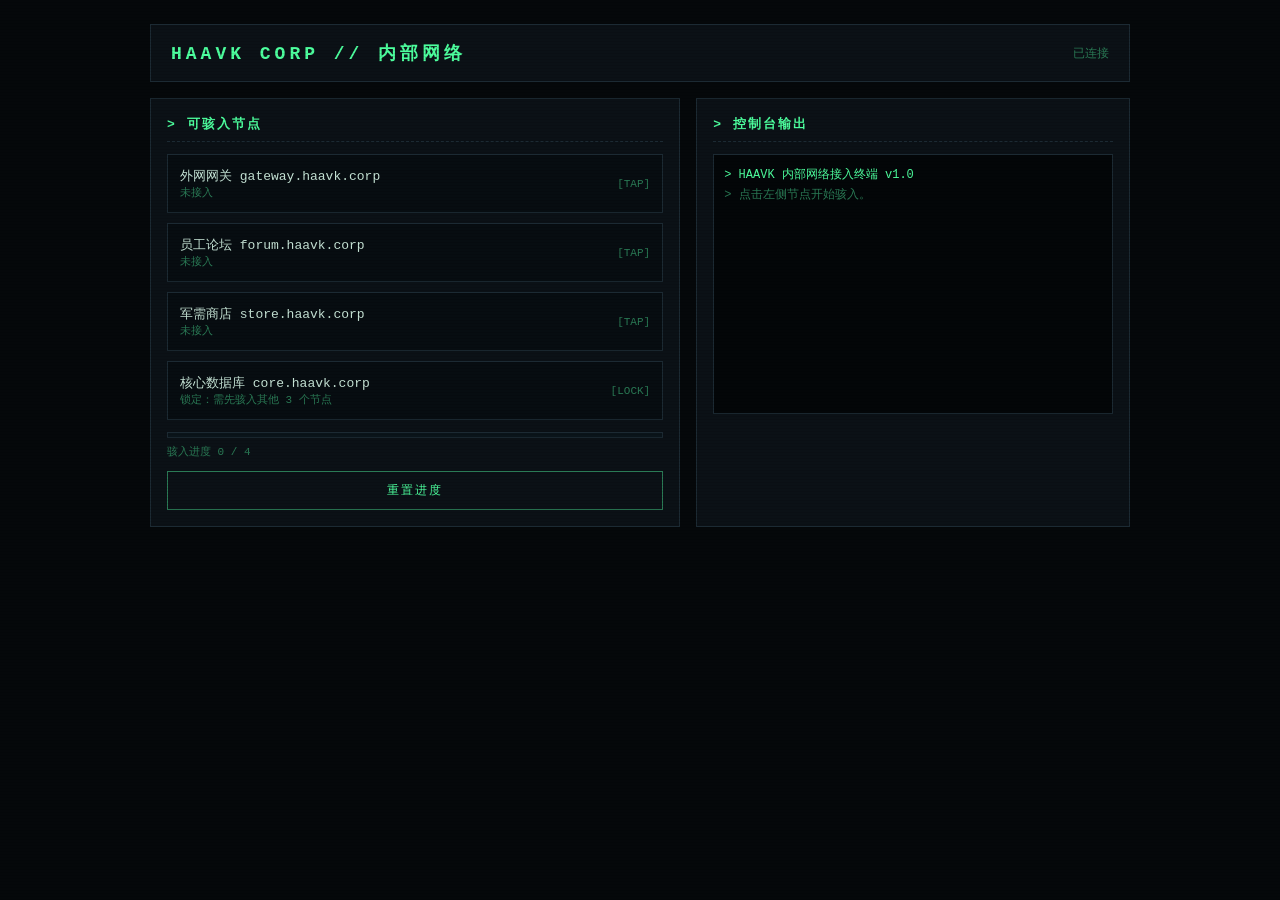
==== index.html @ 2f680ff5 "Rename haavk.html to index.html" ====
<!DOCTYPE html>
<html lang="zh-CN">
<head>
<meta charset="UTF-8">
<meta name="viewport" content="width=device-width, initial-scale=1.0">
<title>HAAVK CORP // 内部网络</title>
<style>
  :root {
    --bg: #05080a;
    --panel: #0b1116;
    --line: #1c2a33;
    --green: #4dff9e;
    --dim: #2a7a55;
    --text: #c8e6d8;
    --warn: #ffb347;
  }
  * { box-sizing: border-box; margin: 0; padding: 0; }
  body {
    background: var(--bg);
    color: var(--text);
    font-family: "Consolas", "Courier New", monospace;
    min-height: 100vh;
    display: flex;
    flex-direction: column;
    align-items: center;
    padding: 24px 16px;
  }
  .scanlines {
    position: fixed; inset: 0; pointer-events: none; z-index: 9;
    background: repeating-linear-gradient(0deg, rgba(0,0,0,.18) 0 1px, transparent 1px 3px);
    opacity: .5;
  }
  header {
    width: 100%; max-width: 980px;
    border: 1px solid var(--line);
    background: var(--panel);
    padding: 16px 20px;
    display: flex; justify-content: space-between; align-items: center;
    margin-bottom: 16px;
  }
  header h1 { font-size: 18px; letter-spacing: 4px; color: var(--green); }
  header .status { font-size: 12px; color: var(--dim); }
  .layout {
    width: 100%; max-width: 980px;
    display: grid; grid-template-columns: 1.1fr .9fr; gap: 16px;
  }
  @media (max-width: 760px) { .layout { grid-template-columns: 1fr; } }
  .panel {
    border: 1px solid var(--line);
    background: var(--panel);
    padding: 16px;
    min-height: 260px;
  }
  .panel h2 {
    font-size: 13px; letter-spacing: 2px; color: var(--green);
    margin-bottom: 12px; border-bottom: 1px dashed var(--line); padding-bottom: 8px;
  }
  .nodes { display: flex; flex-direction: column; gap: 10px; }
  .node {
    border: 1px solid var(--line);
    background: #070d11;
    padding: 12px;
    display: flex; justify-content: space-between; align-items: center;
    cursor: pointer; transition: all .2s;
  }
  .node:hover { border-color: var(--dim); background: #0a141a; }
  .node.hacked { border-color: var(--green); box-shadow: 0 0 12px rgba(77,255,158,.15); }
  .node .name { font-size: 13px; }
  .node .tag { font-size: 11px; color: var(--dim); }
  .node.hacked .tag { color: var(--green); }
  #terminal {
    height: 260px; overflow-y: auto; font-size: 12px; line-height: 1.7;
    background: #030608; border: 1px solid var(--line); padding: 10px;
    white-space: pre-wrap; word-break: break-all;
  }
  #terminal .ok { color: var(--green); }
  #terminal .warn { color: var(--warn); }
  #terminal .dim { color: var(--dim); }
  .progress-wrap { margin-top: 12px; }
  .progress-bar { height: 6px; background: #0a141a; border: 1px solid var(--line); }
  .progress-fill { height: 100%; width: 0%; background: var(--green); transition: width .4s; }
  .progress-label { font-size: 11px; color: var(--dim); margin-top: 6px; }
  .btn {
    margin-top: 12px; width: 100%; padding: 10px;
    background: transparent; border: 1px solid var(--dim); color: var(--green);
    font-family: inherit; font-size: 12px; letter-spacing: 2px; cursor: pointer;
  }
  .btn:hover { background: rgba(77,255,158,.08); }
  .btn:disabled { opacity: .35; cursor: not-allowed; }
  .reward {
    margin-top: 12px; font-size: 12px; color: var(--warn);
    border: 1px dashed var(--line); padding: 10px; display: none;
  }
  .reward.show { display: block; }
</style>
</head>
<body>
<div class="scanlines"></div>

<header>
  <h1>HAAVK CORP // 内部网络</h1>
  <div class="status" id="status">连接中...</div>
</header>

<div class="layout">
  <section class="panel">
    <h2>&gt; 可骇入节点</h2>
    <div class="nodes" id="nodes"></div>
    <div class="progress-wrap">
      <div class="progress-bar"><div class="progress-fill" id="progressFill"></div></div>
      <div class="progress-label" id="progressLabel">骇入进度 0 / 4</div>
    </div>
    <button class="btn" id="resetBtn">重置进度</button>
  </section>

  <section class="panel">
    <h2>&gt; 控制台输出</h2>
    <div id="terminal"></div>
    <div class="reward" id="reward">
      [隐藏奖励] 价格篡改成功，已注入 500,000 哈夫币。
    </div>
  </section>
</div>

<script>
  const NODES = [
    { id: "gateway", name: "外网网关 gateway.haavk.corp", tag: "未接入", hacked: false },
    { id: "forum",   name: "员工论坛 forum.haavk.corp",   tag: "未接入", hacked: false },
    { id: "store",   name: "军需商店 store.haavk.corp",   tag: "未接入", hacked: false },
    { id: "core",    name: "核心数据库 core.haavk.corp",  tag: "锁定",   hacked: false },
  ];

  const STORAGE_KEY = "haavk_hack_progress";
  const terminal = document.getElementById("terminal");
  const nodesEl = document.getElementById("nodes");
  const progressFill = document.getElementById("progressFill");
  const progressLabel = document.getElementById("progressLabel");
  const statusEl = document.getElementById("status");
  const rewardEl = document.getElementById("reward");
  const resetBtn = document.getElementById("resetBtn");

  let state = loadState();

  function loadState() {
    try {
      const raw = localStorage.getItem(STORAGE_KEY);
      if (raw) return JSON.parse(raw);
    } catch (e) {}
    return { hacked: [], reward: false };
  }

  function saveState() {
    localStorage.setItem(STORAGE_KEY, JSON.stringify(state));
  }

  function log(msg, cls = "") {
    const line = document.createElement("div");
    if (cls) line.className = cls;
    line.textContent = msg;
    terminal.appendChild(line);
    terminal.scrollTop = terminal.scrollHeight;
  }

  function render() {
    nodesEl.innerHTML = "";
    NODES.forEach((node, i) => {
      const hacked = state.hacked.includes(node.id);
      const locked = node.id === "core" && state.hacked.length < 3;
      const div = document.createElement("div");
      div.className = "node" + (hacked ? " hacked" : "");
      div.innerHTML = `
        <div>
          <div class="name">${node.name}</div>
          <div class="tag">${hacked ? "已骇入" : locked ? "锁定：需先骇入其他 3 个节点" : node.tag}</div>
        </div>
        <div class="tag">${hacked ? "[OK]" : locked ? "[LOCK]" : "[TAP]"}</div>
      `;
      if (!hacked && !locked) {
        div.addEventListener("click", () => hackNode(node));
      }
      nodesEl.appendChild(div);
    });

    const pct = (state.hacked.length / NODES.length) * 100;
    progressFill.style.width = pct + "%";
    progressLabel.textContent = `骇入进度 ${state.hacked.length} / ${NODES.length}`;
    statusEl.textContent = state.hacked.length === NODES.length ? "完全控制" : "已连接";
    rewardEl.classList.toggle("show", state.reward);
  }

  function hackNode(node) {
    if (state.hacked.includes(node.id)) return;
    log(`> 正在连接 ${node.name} ...`, "dim");
    setTimeout(() => {
      state.hacked.push(node.id);
      log(`[OK] ${node.name} 骇入成功`, "ok");

      if (node.id === "store") {
        log("[WARN] 检测到价格字段可写，正在篡改图灵砖价格...", "warn");
        state.reward = true;
        log("[OK] 价格篡改完成，隐藏奖励已注入。", "ok");
      }
      if (node.id === "core") {
        log("[OK] 核心数据库已接管，全部节点控制完成。", "ok");
      }
      saveState();
      render();
    }, 600);
  }

  resetBtn.addEventListener("click", () => {
    state = { hacked: [], reward: false };
    saveState();
    terminal.innerHTML = "";
    log("> 进度已重置。", "dim");
    render();
  });

  log("> HAAVK 内部网络接入终端 v1.0", "ok");
  log("> 点击左侧节点开始骇入。", "dim");
  render();
</script>
</body>
</html>
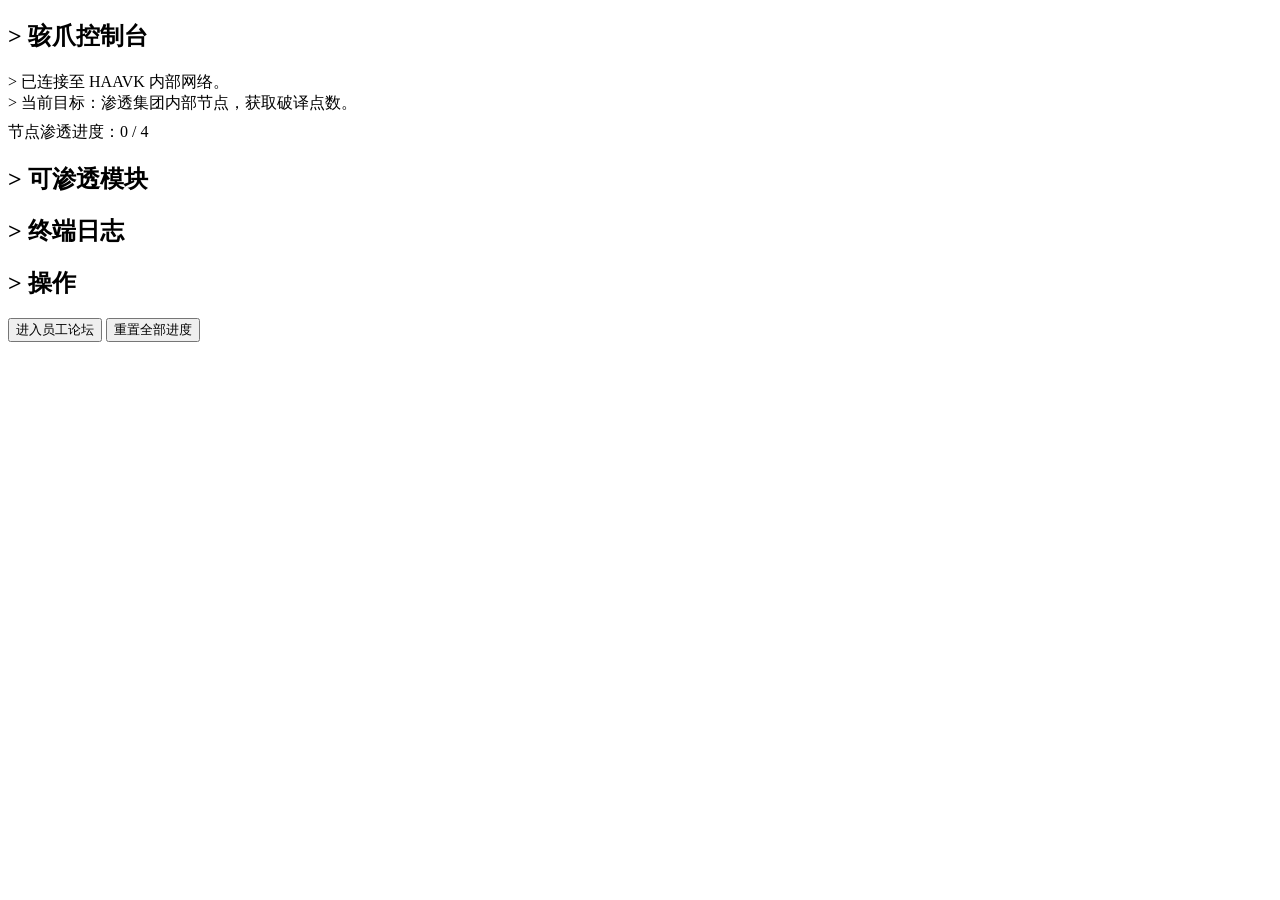
==== commit 8d3731a5: "Update index.html" ====
--- a/index.html
+++ b/index.html
@@ -3,221 +3,102 @@
 <head>
 <meta charset="UTF-8">
 <meta name="viewport" content="width=device-width, initial-scale=1.0">
-<title>HAAVK CORP // 内部网络</title>
-<style>
-  :root {
-    --bg: #05080a;
-    --panel: #0b1116;
-    --line: #1c2a33;
-    --green: #4dff9e;
-    --dim: #2a7a55;
-    --text: #c8e6d8;
-    --warn: #ffb347;
-  }
-  * { box-sizing: border-box; margin: 0; padding: 0; }
-  body {
-    background: var(--bg);
-    color: var(--text);
-    font-family: "Consolas", "Courier New", monospace;
-    min-height: 100vh;
-    display: flex;
-    flex-direction: column;
-    align-items: center;
-    padding: 24px 16px;
-  }
-  .scanlines {
-    position: fixed; inset: 0; pointer-events: none; z-index: 9;
-    background: repeating-linear-gradient(0deg, rgba(0,0,0,.18) 0 1px, transparent 1px 3px);
-    opacity: .5;
-  }
-  header {
-    width: 100%; max-width: 980px;
-    border: 1px solid var(--line);
-    background: var(--panel);
-    padding: 16px 20px;
-    display: flex; justify-content: space-between; align-items: center;
-    margin-bottom: 16px;
-  }
-  header h1 { font-size: 18px; letter-spacing: 4px; color: var(--green); }
-  header .status { font-size: 12px; color: var(--dim); }
-  .layout {
-    width: 100%; max-width: 980px;
-    display: grid; grid-template-columns: 1.1fr .9fr; gap: 16px;
-  }
-  @media (max-width: 760px) { .layout { grid-template-columns: 1fr; } }
-  .panel {
-    border: 1px solid var(--line);
-    background: var(--panel);
-    padding: 16px;
-    min-height: 260px;
-  }
-  .panel h2 {
-    font-size: 13px; letter-spacing: 2px; color: var(--green);
-    margin-bottom: 12px; border-bottom: 1px dashed var(--line); padding-bottom: 8px;
-  }
-  .nodes { display: flex; flex-direction: column; gap: 10px; }
-  .node {
-    border: 1px solid var(--line);
-    background: #070d11;
-    padding: 12px;
-    display: flex; justify-content: space-between; align-items: center;
-    cursor: pointer; transition: all .2s;
-  }
-  .node:hover { border-color: var(--dim); background: #0a141a; }
-  .node.hacked { border-color: var(--green); box-shadow: 0 0 12px rgba(77,255,158,.15); }
-  .node .name { font-size: 13px; }
-  .node .tag { font-size: 11px; color: var(--dim); }
-  .node.hacked .tag { color: var(--green); }
-  #terminal {
-    height: 260px; overflow-y: auto; font-size: 12px; line-height: 1.7;
-    background: #030608; border: 1px solid var(--line); padding: 10px;
-    white-space: pre-wrap; word-break: break-all;
-  }
-  #terminal .ok { color: var(--green); }
-  #terminal .warn { color: var(--warn); }
-  #terminal .dim { color: var(--dim); }
-  .progress-wrap { margin-top: 12px; }
-  .progress-bar { height: 6px; background: #0a141a; border: 1px solid var(--line); }
-  .progress-fill { height: 100%; width: 0%; background: var(--green); transition: width .4s; }
-  .progress-label { font-size: 11px; color: var(--dim); margin-top: 6px; }
-  .btn {
-    margin-top: 12px; width: 100%; padding: 10px;
-    background: transparent; border: 1px solid var(--dim); color: var(--green);
-    font-family: inherit; font-size: 12px; letter-spacing: 2px; cursor: pointer;
-  }
-  .btn:hover { background: rgba(77,255,158,.08); }
-  .btn:disabled { opacity: .35; cursor: not-allowed; }
-  .reward {
-    margin-top: 12px; font-size: 12px; color: var(--warn);
-    border: 1px dashed var(--line); padding: 10px; display: none;
-  }
-  .reward.show { display: block; }
-</style>
+<title>HAAVK CORP // 控制台</title>
+<link rel="stylesheet" href="css/style.css">
 </head>
 <body>
-<div class="scanlines"></div>
+<div class="container">
+  <div class="panel">
+    <h2>&gt; 骇爪控制台</h2>
+    <div class="log">
+      <div>> 已连接至 HAAVK 内部网络。</div>
+      <div>> 当前目标：渗透集团内部节点，获取破译点数。</div>
+    </div>
+    <div class="progress-bar"><div class="progress-fill" id="progressFill"></div></div>
+    <div class="log" id="progressLabel" style="margin-top:8px;">节点渗透进度：0 / 4</div>
+  </div>
 
-<header>
-  <h1>HAAVK CORP // 内部网络</h1>
-  <div class="status" id="status">连接中...</div>
-</header>
+  <div class="panel">
+    <h2>&gt; 可渗透模块</h2>
+    <div class="grid-2" id="moduleGrid"></div>
+  </div>
 
-<div class="layout">
-  <section class="panel">
-    <h2>&gt; 可骇入节点</h2>
-    <div class="nodes" id="nodes"></div>
-    <div class="progress-wrap">
-      <div class="progress-bar"><div class="progress-fill" id="progressFill"></div></div>
-      <div class="progress-label" id="progressLabel">骇入进度 0 / 4</div>
+  <div class="grid-2">
+    <div class="panel">
+      <h2>&gt; 终端日志</h2>
+      <div class="terminal" id="terminal"></div>
     </div>
-    <button class="btn" id="resetBtn">重置进度</button>
-  </section>
-
-  <section class="panel">
-    <h2>&gt; 控制台输出</h2>
-    <div id="terminal"></div>
-    <div class="reward" id="reward">
-      [隐藏奖励] 价格篡改成功，已注入 500,000 哈夫币。
+    <div class="panel">
+      <h2>&gt; 操作</h2>
+      <div class="log" id="hintBox"></div>
+      <div class="btn-row" style="margin-top:16px;">
+        <button class="btn" id="toForumBtn">进入员工论坛</button>
+        <button class="btn warn" id="resetBtn">重置全部进度</button>
+      </div>
     </div>
-  </section>
+  </div>
 </div>
 
+<script src="js/shared.js"></script>
 <script>
-  const NODES = [
-    { id: "gateway", name: "外网网关 gateway.haavk.corp", tag: "未接入", hacked: false },
-    { id: "forum",   name: "员工论坛 forum.haavk.corp",   tag: "未接入", hacked: false },
-    { id: "store",   name: "军需商店 store.haavk.corp",   tag: "未接入", hacked: false },
-    { id: "core",    name: "核心数据库 core.haavk.corp",  tag: "锁定",   hacked: false },
-  ];
+  injectTopbar("index");
 
-  const STORAGE_KEY = "haavk_hack_progress";
   const terminal = document.getElementById("terminal");
-  const nodesEl = document.getElementById("nodes");
-  const progressFill = document.getElementById("progressFill");
-  const progressLabel = document.getElementById("progressLabel");
-  const statusEl = document.getElementById("status");
-  const rewardEl = document.getElementById("reward");
-  const resetBtn = document.getElementById("resetBtn");
+  const fill = document.getElementById("progressFill");
+  const label = document.getElementById("progressLabel");
+  const grid = document.getElementById("moduleGrid");
+  const hintBox = document.getElementById("hintBox");
 
-  let state = loadState();
+  function render() {
+    const cur = loadProgress();
+    const pct = (cur.hacked.length / NODES.length) * 100;
+    fill.style.width = pct + "%";
+    label.textContent = `节点渗透进度：${cur.hacked.length} / ${NODES.length}`;
 
-  function loadState() {
-    try {
-      const raw = localStorage.getItem(STORAGE_KEY);
-      if (raw) return JSON.parse(raw);
-    } catch (e) {}
-    return { hacked: [], reward: false };
+    grid.innerHTML = "";
+    NODES.forEach(node => {
+      const hacked = isHacked(cur, node.id);
+      const card = document.createElement("div");
+      card.className = "card" + (hacked ? "" : " locked");
+      card.innerHTML = `
+        <h3>${node.name} ${hacked ? '<span class="tag ok">已渗透</span>' : '<span class="tag">未渗透</span>'}</h3>
+        <p>${hacked ? "该节点已被接管，可随时访问。" : "尚未完成渗透，进入该模块继续操作。"}</p>
+      `;
+      card.style.cursor = "pointer";
+      card.onclick = () => { location.href = node.page; };
+      grid.appendChild(card);
+    });
+
+    terminal.innerHTML = "";
+    addLog(terminal, "> HAAVK 内部网络接入终端 v2.0", "ok");
+    addLog(terminal, "> 破译点数：" + cur.decodePoints);
+    cur.hacked.forEach(id => {
+      const node = NODES.find(n => n.id === id);
+      if (node) addLog(terminal, `[OK] ${node.name} 节点已接管。`, "ok");
+    });
+    if (cur.clues.length > 0) addLog(terminal, `[OK] 已提交 ${cur.clues.length} 条寻人线索。`, "ok");
+    if (cur.priceChanged) addLog(terminal, "[WARN] 解决方案价格已被篡改。", "warn");
+
+    if (cur.hacked.length === 0) {
+      hintBox.innerHTML = '<span class="warn">提示：先进入员工论坛回复帖子获取破译点。</span>';
+    } else if (!isHacked(cur, "forum")) {
+      hintBox.innerHTML = '提示：继续在员工论坛积累破译点并骇入论坛节点。';
+    } else if (!isHacked(cur, "about")) {
+      hintBox.innerHTML = '提示：前往“关于我们”执行主站骇入。';
+    } else if (cur.clues.length < 2) {
+      hintBox.innerHTML = '提示：前往“寻人启事”提交线索。';
+    } else if (!cur.priceChanged) {
+      hintBox.innerHTML = '提示：前往“解决方案”篡改商品价格。';
+    } else {
+      hintBox.innerHTML = '<span class="ok">全部渗透完成。你已完全控制 HAAVK 内部网络。</span>';
+    }
   }
 
-  function saveState() {
-    localStorage.setItem(STORAGE_KEY, JSON.stringify(state));
-  }
+  document.getElementById("toForumBtn").onclick = () => { location.href = "pages/forum.html"; };
+  document.getElementById("resetBtn").onclick = () => {
+    if (confirm("确定要重置全部进度吗？")) resetProgress();
+  };
 
-  function log(msg, cls = "") {
-    const line = document.createElement("div");
-    if (cls) line.className = cls;
-    line.textContent = msg;
-    terminal.appendChild(line);
-    terminal.scrollTop = terminal.scrollHeight;
-  }
-
-  function render() {
-    nodesEl.innerHTML = "";
-    NODES.forEach((node, i) => {
-      const hacked = state.hacked.includes(node.id);
-      const locked = node.id === "core" && state.hacked.length < 3;
-      const div = document.createElement("div");
-      div.className = "node" + (hacked ? " hacked" : "");
-      div.innerHTML = `
-        <div>
-          <div class="name">${node.name}</div>
-          <div class="tag">${hacked ? "已骇入" : locked ? "锁定：需先骇入其他 3 个节点" : node.tag}</div>
-        </div>
-        <div class="tag">${hacked ? "[OK]" : locked ? "[LOCK]" : "[TAP]"}</div>
-      `;
-      if (!hacked && !locked) {
-        div.addEventListener("click", () => hackNode(node));
-      }
-      nodesEl.appendChild(div);
-    });
-
-    const pct = (state.hacked.length / NODES.length) * 100;
-    progressFill.style.width = pct + "%";
-    progressLabel.textContent = `骇入进度 ${state.hacked.length} / ${NODES.length}`;
-    statusEl.textContent = state.hacked.length === NODES.length ? "完全控制" : "已连接";
-    rewardEl.classList.toggle("show", state.reward);
-  }
-
-  function hackNode(node) {
-    if (state.hacked.includes(node.id)) return;
-    log(`> 正在连接 ${node.name} ...`, "dim");
-    setTimeout(() => {
-      state.hacked.push(node.id);
-      log(`[OK] ${node.name} 骇入成功`, "ok");
-
-      if (node.id === "store") {
-        log("[WARN] 检测到价格字段可写，正在篡改图灵砖价格...", "warn");
-        state.reward = true;
-        log("[OK] 价格篡改完成，隐藏奖励已注入。", "ok");
-      }
-      if (node.id === "core") {
-        log("[OK] 核心数据库已接管，全部节点控制完成。", "ok");
-      }
-      saveState();
-      render();
-    }, 600);
-  }
-
-  resetBtn.addEventListener("click", () => {
-    state = { hacked: [], reward: false };
-    saveState();
-    terminal.innerHTML = "";
-    log("> 进度已重置。", "dim");
-    render();
-  });
-
-  log("> HAAVK 内部网络接入终端 v1.0", "ok");
-  log("> 点击左侧节点开始骇入。", "dim");
   render();
 </script>
 </body>
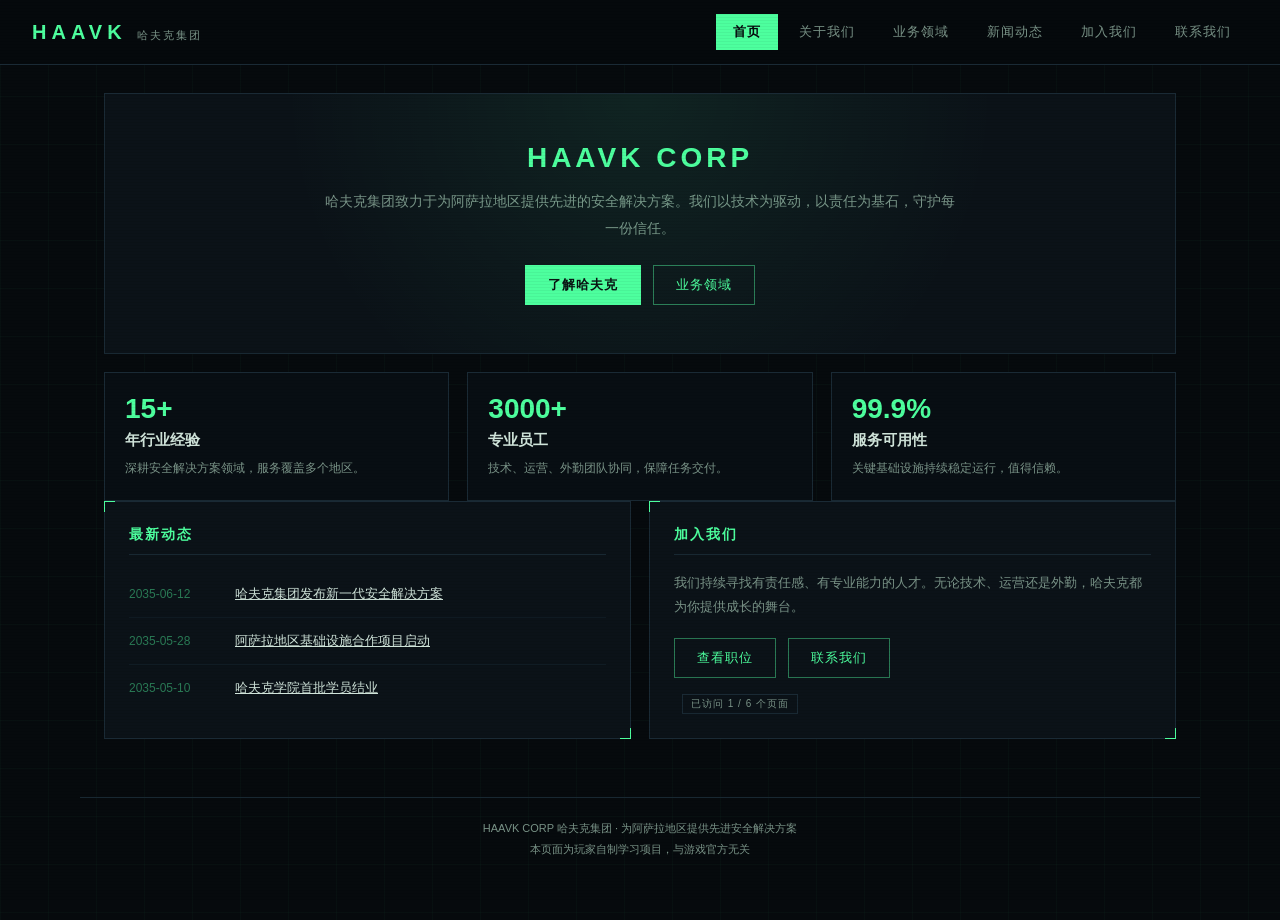
==== commit 9335ead7: "Update index.html" ====
--- a/index.html
+++ b/index.html
@@ -3,103 +3,62 @@
 <head>
 <meta charset="UTF-8">
 <meta name="viewport" content="width=device-width, initial-scale=1.0">
-<title>HAAVK CORP // 控制台</title>
+<title>HAAVK CORP // 哈夫克集团</title>
 <link rel="stylesheet" href="css/style.css">
 </head>
 <body>
 <div class="container">
-  <div class="panel">
-    <h2>&gt; 骇爪控制台</h2>
-    <div class="log">
-      <div>> 已连接至 HAAVK 内部网络。</div>
-      <div>> 当前目标：渗透集团内部节点，获取破译点数。</div>
+  <div class="hero">
+    <h1>HAAVK CORP</h1>
+    <p>哈夫克集团致力于为阿萨拉地区提供先进的安全解决方案。我们以技术为驱动，以责任为基石，守护每一份信任。</p>
+    <div class="btn-row" style="justify-content:center; margin-top:24px;">
+      <a class="btn primary" href="pages/about.html">了解哈夫克</a>
+      <a class="btn" href="pages/business.html">业务领域</a>
     </div>
-    <div class="progress-bar"><div class="progress-fill" id="progressFill"></div></div>
-    <div class="log" id="progressLabel" style="margin-top:8px;">节点渗透进度：0 / 4</div>
   </div>
 
-  <div class="panel">
-    <h2>&gt; 可渗透模块</h2>
-    <div class="grid-2" id="moduleGrid"></div>
+  <div class="grid-3">
+    <div class="card">
+      <div class="num">15+</div>
+      <h3>年行业经验</h3>
+      <p>深耕安全解决方案领域，服务覆盖多个地区。</p>
+    </div>
+    <div class="card">
+      <div class="num">3000+</div>
+      <h3>专业员工</h3>
+      <p>技术、运营、外勤团队协同，保障任务交付。</p>
+    </div>
+    <div class="card">
+      <div class="num">99.9%</div>
+      <h3>服务可用性</h3>
+      <p>关键基础设施持续稳定运行，值得信赖。</p>
+    </div>
   </div>
 
   <div class="grid-2">
     <div class="panel">
-      <h2>&gt; 终端日志</h2>
-      <div class="terminal" id="terminal"></div>
+      <h2>最新动态</h2>
+      <div class="news-item"><span class="date">2035-06-12</span><a class="title" href="pages/news.html">哈夫克集团发布新一代安全解决方案</a></div>
+      <div class="news-item"><span class="date">2035-05-28</span><a class="title" href="pages/news.html">阿萨拉地区基础设施合作项目启动</a></div>
+      <div class="news-item"><span class="date">2035-05-10</span><a class="title" href="pages/news.html">哈夫克学院首批学员结业</a></div>
     </div>
     <div class="panel">
-      <h2>&gt; 操作</h2>
-      <div class="log" id="hintBox"></div>
-      <div class="btn-row" style="margin-top:16px;">
-        <button class="btn" id="toForumBtn">进入员工论坛</button>
-        <button class="btn warn" id="resetBtn">重置全部进度</button>
+      <h2>加入我们</h2>
+      <p>我们持续寻找有责任感、有专业能力的人才。无论技术、运营还是外勤，哈夫克都为你提供成长的舞台。</p>
+      <div class="btn-row" style="margin-top:18px;">
+        <a class="btn" href="pages/careers.html">查看职位</a>
+        <a class="btn" href="pages/contact.html">联系我们</a>
       </div>
+      <div class="tag" id="visitedBadge" style="margin-top:16px;"></div>
     </div>
   </div>
 </div>
 
-<script src="js/shared.js"></script>
+<script src="js/shared.js?v=3"></script>
 <script>
   injectTopbar("index");
-
-  const terminal = document.getElementById("terminal");
-  const fill = document.getElementById("progressFill");
-  const label = document.getElementById("progressLabel");
-  const grid = document.getElementById("moduleGrid");
-  const hintBox = document.getElementById("hintBox");
-
-  function render() {
-    const cur = loadProgress();
-    const pct = (cur.hacked.length / NODES.length) * 100;
-    fill.style.width = pct + "%";
-    label.textContent = `节点渗透进度：${cur.hacked.length} / ${NODES.length}`;
-
-    grid.innerHTML = "";
-    NODES.forEach(node => {
-      const hacked = isHacked(cur, node.id);
-      const card = document.createElement("div");
-      card.className = "card" + (hacked ? "" : " locked");
-      card.innerHTML = `
-        <h3>${node.name} ${hacked ? '<span class="tag ok">已渗透</span>' : '<span class="tag">未渗透</span>'}</h3>
-        <p>${hacked ? "该节点已被接管，可随时访问。" : "尚未完成渗透，进入该模块继续操作。"}</p>
-      `;
-      card.style.cursor = "pointer";
-      card.onclick = () => { location.href = node.page; };
-      grid.appendChild(card);
-    });
-
-    terminal.innerHTML = "";
-    addLog(terminal, "> HAAVK 内部网络接入终端 v2.0", "ok");
-    addLog(terminal, "> 破译点数：" + cur.decodePoints);
-    cur.hacked.forEach(id => {
-      const node = NODES.find(n => n.id === id);
-      if (node) addLog(terminal, `[OK] ${node.name} 节点已接管。`, "ok");
-    });
-    if (cur.clues.length > 0) addLog(terminal, `[OK] 已提交 ${cur.clues.length} 条寻人线索。`, "ok");
-    if (cur.priceChanged) addLog(terminal, "[WARN] 解决方案价格已被篡改。", "warn");
-
-    if (cur.hacked.length === 0) {
-      hintBox.innerHTML = '<span class="warn">提示：先进入员工论坛回复帖子获取破译点。</span>';
-    } else if (!isHacked(cur, "forum")) {
-      hintBox.innerHTML = '提示：继续在员工论坛积累破译点并骇入论坛节点。';
-    } else if (!isHacked(cur, "about")) {
-      hintBox.innerHTML = '提示：前往“关于我们”执行主站骇入。';
-    } else if (cur.clues.length < 2) {
-      hintBox.innerHTML = '提示：前往“寻人启事”提交线索。';
-    } else if (!cur.priceChanged) {
-      hintBox.innerHTML = '提示：前往“解决方案”篡改商品价格。';
-    } else {
-      hintBox.innerHTML = '<span class="ok">全部渗透完成。你已完全控制 HAAVK 内部网络。</span>';
-    }
-  }
-
-  document.getElementById("toForumBtn").onclick = () => { location.href = "pages/forum.html"; };
-  document.getElementById("resetBtn").onclick = () => {
-    if (confirm("确定要重置全部进度吗？")) resetProgress();
-  };
-
-  render();
+  addVisited("index");
+  renderVisitedBadge(document.getElementById("visitedBadge"));
 </script>
 </body>
 </html>
--- a/css/style.css
+++ b/css/style.css
@@ -0,0 +1,131 @@
+:root {
+  --bg: #060a0d; --panel: #0b1218; --panel-2: #080e13;
+  --line: #1a2a35; --line-2: #101c24;
+  --accent: #4dff9e; --accent-dim: #2a7a55;
+  --text: #d0e4da; --dim: #7a9488;
+  --warn: #ffb347; --red: #ff5c5c;
+}
+* { box-sizing: border-box; margin: 0; padding: 0; }
+body {
+  background: var(--bg); color: var(--text);
+  font-family: "Segoe UI", "PingFang SC", "Microsoft YaHei", sans-serif;
+  min-height: 100vh; padding-bottom: 60px;
+  background-image:
+    linear-gradient(rgba(77,255,158,.025) 1px, transparent 1px),
+    linear-gradient(90deg, rgba(77,255,158,.025) 1px, transparent 1px);
+  background-size: 48px 48px;
+}
+.scanlines {
+  position: fixed; inset: 0; pointer-events: none; z-index: 99;
+  background: repeating-linear-gradient(0deg, rgba(0,0,0,.12) 0 1px, transparent 1px 3px);
+  opacity: .35;
+}
+.topbar {
+  position: sticky; top: 0; z-index: 50;
+  background: rgba(6,10,13,.94); backdrop-filter: blur(8px);
+  border-bottom: 1px solid var(--line);
+  padding: 14px 32px;
+  display: flex; justify-content: space-between; align-items: center;
+  gap: 20px; flex-wrap: wrap;
+}
+.brand { display: flex; align-items: baseline; gap: 10px; }
+.brand .logo { font-size: 20px; letter-spacing: 5px; color: var(--accent); font-weight: 700; }
+.brand .slogan { font-size: 11px; color: var(--dim); letter-spacing: 2px; }
+nav.nav { display: flex; gap: 4px; flex-wrap: wrap; }
+nav.nav a {
+  color: var(--dim); text-decoration: none; font-size: 13px;
+  padding: 8px 16px; border: 1px solid transparent;
+  transition: .2s; letter-spacing: 1px;
+}
+nav.nav a:hover { color: var(--accent); border-color: var(--line); }
+nav.nav a.active { color: var(--bg); background: var(--accent); border-color: var(--accent); font-weight: 600; }
+.container { max-width: 1120px; margin: 28px auto; padding: 0 24px; }
+.panel {
+  border: 1px solid var(--line); background: var(--panel);
+  padding: 24px; margin-bottom: 18px; position: relative;
+}
+.panel::before {
+  content: ""; position: absolute; top: -1px; left: -1px;
+  width: 10px; height: 10px;
+  border-top: 1px solid var(--accent); border-left: 1px solid var(--accent);
+}
+.panel::after {
+  content: ""; position: absolute; bottom: -1px; right: -1px;
+  width: 10px; height: 10px;
+  border-bottom: 1px solid var(--accent); border-right: 1px solid var(--accent);
+}
+.panel h2 {
+  font-size: 14px; letter-spacing: 2px; color: var(--accent);
+  margin-bottom: 16px; border-bottom: 1px solid var(--line);
+  padding-bottom: 10px; font-weight: 600;
+}
+.panel h3 { font-size: 15px; color: var(--text); margin-bottom: 8px; }
+.panel p { font-size: 13px; line-height: 1.9; color: var(--dim); }
+.hero {
+  border: 1px solid var(--line); background: var(--panel);
+  padding: 48px 32px; margin-bottom: 18px; text-align: center;
+  position: relative; overflow: hidden;
+}
+.hero::before {
+  content: ""; position: absolute; inset: 0;
+  background: radial-gradient(circle at 50% 0%, rgba(77,255,158,.08), transparent 60%);
+  pointer-events: none;
+}
+.hero h1 { font-size: 28px; letter-spacing: 4px; color: var(--accent); margin-bottom: 14px; }
+.hero p { font-size: 14px; color: var(--dim); max-width: 640px; margin: 0 auto; line-height: 1.9; }
+.btn {
+  padding: 10px 22px; background: transparent; border: 1px solid var(--accent-dim);
+  color: var(--accent); font-family: inherit; font-size: 13px;
+  letter-spacing: 1px; cursor: pointer; transition: .2s; text-decoration: none;
+  display: inline-block;
+}
+.btn:hover { background: rgba(77,255,158,.1); box-shadow: 0 0 14px rgba(77,255,158,.15); }
+.btn.primary { background: var(--accent); color: var(--bg); border-color: var(--accent); font-weight: 600; }
+.btn.primary:hover { background: #6dffb0; }
+.btn-row { display: flex; gap: 12px; flex-wrap: wrap; }
+.grid-2 { display: grid; grid-template-columns: 1fr 1fr; gap: 18px; }
+.grid-3 { display: grid; grid-template-columns: repeat(3, 1fr); gap: 18px; }
+@media (max-width: 860px) { .grid-2, .grid-3 { grid-template-columns: 1fr; } }
+.card {
+  border: 1px solid var(--line); background: var(--panel-2);
+  padding: 20px; transition: .2s;
+}
+.card:hover { border-color: var(--accent-dim); }
+.card h3 { font-size: 15px; color: var(--text); margin-bottom: 8px; }
+.card p { font-size: 12px; color: var(--dim); line-height: 1.8; }
+.card .num { font-size: 28px; color: var(--accent); font-weight: 700; margin-bottom: 6px; }
+.tag {
+  display: inline-block; font-size: 10px; padding: 2px 8px;
+  border: 1px solid var(--line); color: var(--dim);
+  letter-spacing: 1px; margin-left: 8px; vertical-align: middle;
+}
+.tag.ok { border-color: var(--accent-dim); color: var(--accent); }
+.news-item {
+  display: flex; gap: 16px; padding: 14px 0;
+  border-bottom: 1px solid var(--line-2); align-items: baseline;
+}
+.news-item:last-child { border-bottom: none; }
+.news-item .date { font-size: 12px; color: var(--accent-dim); min-width: 90px; }
+.news-item .title { font-size: 13px; color: var(--text); }
+.news-item .title:hover { color: var(--accent); }
+.footer {
+  max-width: 1120px; margin: 40px auto 0; padding: 20px 24px 0;
+  border-top: 1px solid var(--line);
+  font-size: 11px; color: var(--dim); text-align: center; line-height: 1.9;
+}
+.form-row { margin-bottom: 14px; }
+.form-row label { display: block; font-size: 12px; color: var(--dim); margin-bottom: 6px; }
+.form-row input, .form-row textarea {
+  width: 100%; background: #04080b; border: 1px solid var(--line);
+  color: var(--text); padding: 10px 12px; font-family: inherit; font-size: 13px;
+  outline: none; transition: .2s; resize: vertical;
+}
+.form-row input:focus, .form-row textarea:focus { border-color: var(--accent-dim); }
+.toast {
+  position: fixed; bottom: 24px; right: 24px; z-index: 100;
+  background: var(--panel); border: 1px solid var(--accent-dim);
+  color: var(--accent); padding: 12px 20px; font-size: 13px;
+  opacity: 0; transform: translateY(10px); transition: .3s; pointer-events: none;
+  box-shadow: 0 0 20px rgba(77,255,158,.15);
+}
+.toast.show { opacity: 1; transform: translateY(0); }
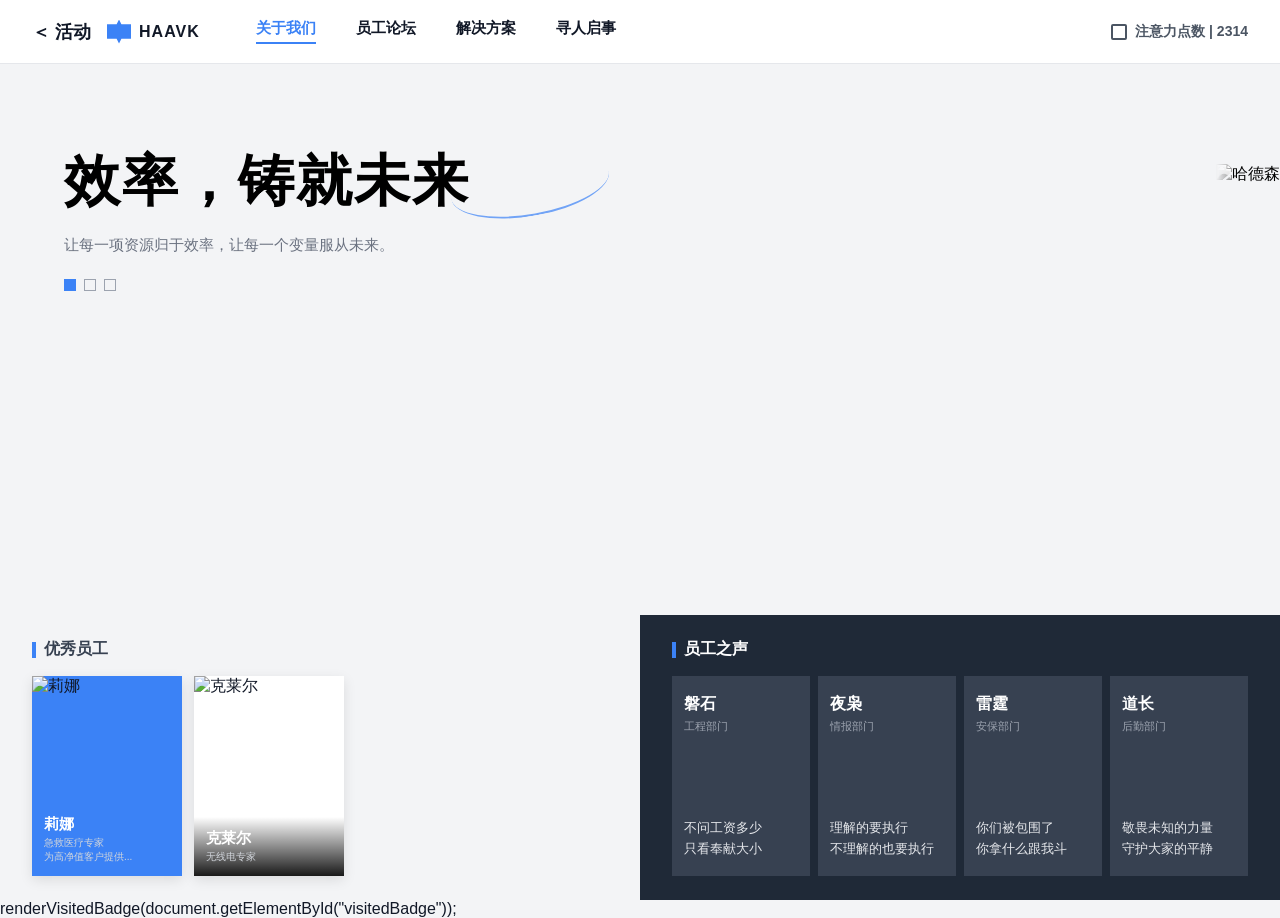
==== commit 57d619a3: "Update index.html" ====
--- a/index.html
+++ b/index.html
@@ -3,61 +3,115 @@
 <head>
 <meta charset="UTF-8">
 <meta name="viewport" content="width=device-width, initial-scale=1.0">
-<title>HAAVK CORP // 哈夫克集团</title>
+<title>HAAVK // 天空属于哈夫克</title>
 <link rel="stylesheet" href="css/style.css">
 </head>
 <body>
-<div class="container">
-  <div class="hero">
-    <h1>HAAVK CORP</h1>
-    <p>哈夫克集团致力于为阿萨拉地区提供先进的安全解决方案。我们以技术为驱动，以责任为基石，守护每一份信任。</p>
-    <div class="btn-row" style="justify-content:center; margin-top:24px;">
-      <a class="btn primary" href="pages/about.html">了解哈夫克</a>
-      <a class="btn" href="pages/business.html">业务领域</a>
+
+  <!-- 顶部导航 -->
+  <header class="topbar">
+    <div class="topbar-left">
+      <div class="back-btn">＜ 活动</div>
+      <div class="logo-area">
+        <div class="logo-icon"></div>
+        <span>HAAVK</span>
+      </div>
+      <nav class="nav-links">
+        <a href="#" class="active">关于我们</a>
+        <a href="#">员工论坛</a>
+        <a href="#">解决方案</a>
+        <a href="#">寻人启事</a>
+      </nav>
     </div>
-  </div>
+    <div class="topbar-right">
+      <div class="point-icon"></div>
+      <span>注意力点数 | 2314</span>
+    </div>
+  </header>
 
-  <div class="grid-3">
-    <div class="card">
-      <div class="num">15+</div>
-      <h3>年行业经验</h3>
-      <p>深耕安全解决方案领域，服务覆盖多个地区。</p>
+  <!-- 主视觉区 -->
+  <main class="main-content">
+    <div class="hero-left">
+      <h1 class="hero-title">效率，铸就未来</h1>
+      <p class="hero-subtitle">让每一项资源归于效率，让每一个变量服从未来。</p>
+      <div class="indicator-dots">
+        <span class="active"></span>
+        <span></span>
+        <span></span>
+      </div>
     </div>
-    <div class="card">
-      <div class="num">3000+</div>
-      <h3>专业员工</h3>
-      <p>技术、运营、外勤团队协同，保障任务交付。</p>
+
+    <div class="hero-right">
+      <!-- 建议把截图里的哈德森扣下来替换这里的 src -->
+      <img src="https://images.unsplash.com/photo-1506794778202-cad84cf45f1d?q=80&w=800&auto=format&fit=crop" alt="哈德森" class="hero-image" style="filter: grayscale(100%) contrast(1.2);">
     </div>
-    <div class="card">
-      <div class="num">99.9%</div>
-      <h3>服务可用性</h3>
-      <p>关键基础设施持续稳定运行，值得信赖。</p>
+
+    <!-- 底部卡片区 -->
+    <div class="bottom-section">
+      
+      <!-- 左栏：优秀员工 -->
+      <div class="employees-section">
+        <div class="section-title">优秀员工</div>
+        <div class="emp-cards">
+          <!-- 蓝底特殊卡片（莉娜） -->
+          <div class="emp-card-blue">
+            <img src="https://images.unsplash.com/photo-1531746020798-e6953c6e8e04?q=80&w=300&auto=format&fit=crop" alt="莉娜">
+            <div class="emp-info">
+              <div class="emp-name">莉娜</div>
+              <div class="emp-desc">急救医疗专家<br>为高净值客户提供...</div>
+            </div>
+          </div>
+
+          <!-- 白底卡片（克莱尔） -->
+          <div class="emp-card-img">
+            <img src="https://images.unsplash.com/photo-1534528741775-53994a69daeb?q=80&w=300&auto=format&fit=crop" alt="克莱尔">
+            <div class="emp-info">
+              <div class="emp-name">克莱尔</div>
+              <div class="emp-desc">无线电专家</div>
+            </div>
+          </div>
+        </div>
+      </div>
+
+      <!-- 右栏：员工之声（纯文字卡片） -->
+      <div class="voices-section">
+        <div class="section-title">员工之声</div>
+        <div class="voices-grid">
+          <div class="voice-card">
+            <div class="voice-header">
+              <div class="voice-name">磐石</div>
+              <div class="voice-role">工程部门</div>
+            </div>
+            <div class="voice-quote">不问工资多少<br>只看奉献大小</div>
+          </div>
+          <div class="voice-card">
+            <div class="voice-header">
+              <div class="voice-name">夜枭</div>
+              <div class="voice-role">情报部门</div>
+            </div>
+            <div class="voice-quote">理解的要执行<br>不理解的也要执行</div>
+          </div>
+          <div class="voice-card">
+            <div class="voice-header">
+              <div class="voice-name">雷霆</div>
+              <div class="voice-role">安保部门</div>
+            </div>
+            <div class="voice-quote">你们被包围了<br>你拿什么跟我斗</div>
+          </div>
+          <div class="voice-card">
+            <div class="voice-header">
+              <div class="voice-name">道长</div>
+              <div class="voice-role">后勤部门</div>
+            </div>
+            <div class="voice-quote">敬畏未知的力量<br>守护大家的平静</div>
+          </div>
+        </div>
+      </div>
+
     </div>
-  </div>
-
-  <div class="grid-2">
-    <div class="panel">
-      <h2>最新动态</h2>
-      <div class="news-item"><span class="date">2035-06-12</span><a class="title" href="pages/news.html">哈夫克集团发布新一代安全解决方案</a></div>
-      <div class="news-item"><span class="date">2035-05-28</span><a class="title" href="pages/news.html">阿萨拉地区基础设施合作项目启动</a></div>
-      <div class="news-item"><span class="date">2035-05-10</span><a class="title" href="pages/news.html">哈夫克学院首批学员结业</a></div>
-    </div>
-    <div class="panel">
-      <h2>加入我们</h2>
-      <p>我们持续寻找有责任感、有专业能力的人才。无论技术、运营还是外勤，哈夫克都为你提供成长的舞台。</p>
-      <div class="btn-row" style="margin-top:18px;">
-        <a class="btn" href="pages/careers.html">查看职位</a>
-        <a class="btn" href="pages/contact.html">联系我们</a>
-      </div>
-      <div class="tag" id="visitedBadge" style="margin-top:16px;"></div>
-    </div>
-  </div>
-</div>
-
-<script src="js/shared.js?v=3"></script>
-<script>
-  injectTopbar("index");
-  addVisited("index");
+  </main>
+</body>
+</html>
   renderVisitedBadge(document.getElementById("visitedBadge"));
 </script>
 </body>
--- a/css/style.css
+++ b/css/style.css
@@ -1,131 +1,116 @@
 :root {
-  --bg: #060a0d; --panel: #0b1218; --panel-2: #080e13;
-  --line: #1a2a35; --line-2: #101c24;
-  --accent: #4dff9e; --accent-dim: #2a7a55;
-  --text: #d0e4da; --dim: #7a9488;
-  --warn: #ffb347; --red: #ff5c5c;
+  --bg: #f3f4f6;
+  --bg-darker: #e5e7eb;
+  --text-main: #111827;
+  --text-sub: #6b7280;
+  --haavk-blue: #3b82f6;
+  --dark-panel: #1f2937;
+  --gold: #b08d4a;
 }
 * { box-sizing: border-box; margin: 0; padding: 0; }
 body {
-  background: var(--bg); color: var(--text);
-  font-family: "Segoe UI", "PingFang SC", "Microsoft YaHei", sans-serif;
-  min-height: 100vh; padding-bottom: 60px;
-  background-image:
-    linear-gradient(rgba(77,255,158,.025) 1px, transparent 1px),
-    linear-gradient(90deg, rgba(77,255,158,.025) 1px, transparent 1px);
-  background-size: 48px 48px;
+  background: var(--bg);
+  color: var(--text-main);
+  font-family: "PingFang SC", "Microsoft YaHei", sans-serif;
+  height: 100vh; overflow: hidden;
 }
-.scanlines {
-  position: fixed; inset: 0; pointer-events: none; z-index: 99;
-  background: repeating-linear-gradient(0deg, rgba(0,0,0,.12) 0 1px, transparent 1px 3px);
-  opacity: .35;
+
+.topbar {
+  height: 64px; display: flex; justify-content: space-between; align-items: center;
+  padding: 0 32px; background: #fff; border-bottom: 1px solid #e5e7eb;
 }
-.topbar {
-  position: sticky; top: 0; z-index: 50;
-  background: rgba(6,10,13,.94); backdrop-filter: blur(8px);
-  border-bottom: 1px solid var(--line);
-  padding: 14px 32px;
-  display: flex; justify-content: space-between; align-items: center;
-  gap: 20px; flex-wrap: wrap;
+.topbar-left { display: flex; align-items: center; gap: 16px; }
+.back-btn { color: var(--text-main); cursor: pointer; font-size: 18px; font-weight: bold; }
+.logo-area { display: flex; align-items: center; gap: 8px; font-weight: 900; letter-spacing: 1px; }
+.logo-area .logo-icon { width: 24px; height: 24px; background: var(--haavk-blue); clip-path: polygon(0 20%, 40% 20%, 50% 0, 60% 20%, 100% 20%, 100% 80%, 60% 80%, 50% 100%, 40% 80%, 0 80%); }
+
+.nav-links { display: flex; gap: 40px; margin-left: 40px; }
+.nav-links a {
+  text-decoration: none; color: var(--text-main); font-size: 15px; font-weight: 600;
+  padding-bottom: 4px; border-bottom: 2px solid transparent; transition: .2s;
 }
-.brand { display: flex; align-items: baseline; gap: 10px; }
-.brand .logo { font-size: 20px; letter-spacing: 5px; color: var(--accent); font-weight: 700; }
-.brand .slogan { font-size: 11px; color: var(--dim); letter-spacing: 2px; }
-nav.nav { display: flex; gap: 4px; flex-wrap: wrap; }
-nav.nav a {
-  color: var(--dim); text-decoration: none; font-size: 13px;
-  padding: 8px 16px; border: 1px solid transparent;
-  transition: .2s; letter-spacing: 1px;
+.nav-links a:hover, .nav-links a.active { color: var(--haavk-blue); border-bottom-color: var(--haavk-blue); }
+
+.topbar-right { display: flex; align-items: center; gap: 8px; font-weight: bold; font-size: 14px; color: #4b5563; }
+.point-icon { width: 16px; height: 16px; border: 2px solid #4b5563; border-radius: 2px; }
+
+.main-content { height: calc(100vh - 64px); position: relative; display: flex; }
+
+.hero-left {
+  width: 50%; padding: 80px 0 0 64px; z-index: 10;
 }
-nav.nav a:hover { color: var(--accent); border-color: var(--line); }
-nav.nav a.active { color: var(--bg); background: var(--accent); border-color: var(--accent); font-weight: 600; }
-.container { max-width: 1120px; margin: 28px auto; padding: 0 24px; }
-.panel {
-  border: 1px solid var(--line); background: var(--panel);
-  padding: 24px; margin-bottom: 18px; position: relative;
+.hero-title { font-size: 56px; font-weight: 900; letter-spacing: 2px; margin-bottom: 16px; position: relative; display: inline-block; color: #000; }
+.hero-title::after {
+  content: ""; position: absolute; right: -140px; top: 10px; width: 160px; height: 60px;
+  border-bottom: 2px solid var(--haavk-blue); border-radius: 50%; transform: rotate(-10deg); opacity: 0.7;
 }
-.panel::before {
-  content: ""; position: absolute; top: -1px; left: -1px;
-  width: 10px; height: 10px;
-  border-top: 1px solid var(--accent); border-left: 1px solid var(--accent);
+.hero-subtitle { font-size: 15px; color: var(--text-sub); margin-bottom: 24px; }
+.indicator-dots { display: flex; gap: 8px; }
+.indicator-dots span { width: 12px; height: 12px; border: 1px solid #9ca3af; cursor: pointer; }
+.indicator-dots span.active { background: var(--haavk-blue); border-color: var(--haavk-blue); }
+
+/* 右侧人物大图 */
+.hero-right {
+  position: absolute; right: 0; bottom: 0; width: 55%; height: 88%;
+  z-index: 5; display: flex; justify-content: flex-end;
 }
-.panel::after {
-  content: ""; position: absolute; bottom: -1px; right: -1px;
-  width: 10px; height: 10px;
-  border-bottom: 1px solid var(--accent); border-right: 1px solid var(--accent);
+.hero-image {
+  height: 100%; object-fit: cover; object-position: bottom right;
+  mask-image: linear-gradient(to left, black 75%, transparent 100%);
+  -webkit-mask-image: linear-gradient(to left, black 75%, transparent 100%);
 }
-.panel h2 {
-  font-size: 14px; letter-spacing: 2px; color: var(--accent);
-  margin-bottom: 16px; border-bottom: 1px solid var(--line);
-  padding-bottom: 10px; font-weight: 600;
+
+/* 底部卡片区 */
+.bottom-section {
+  position: absolute; bottom: 0; left: 0; width: 100%; display: flex; z-index: 20;
 }
-.panel h3 { font-size: 15px; color: var(--text); margin-bottom: 8px; }
-.panel p { font-size: 13px; line-height: 1.9; color: var(--dim); }
-.hero {
-  border: 1px solid var(--line); background: var(--panel);
-  padding: 48px 32px; margin-bottom: 18px; text-align: center;
-  position: relative; overflow: hidden;
+
+/* 左下：优秀员工 */
+.employees-section {
+  flex: 1; /* 占据左边空间 */
+  padding: 24px 32px;
+  display: flex; flex-direction: column;
 }
-.hero::before {
-  content: ""; position: absolute; inset: 0;
-  background: radial-gradient(circle at 50% 0%, rgba(77,255,158,.08), transparent 60%);
-  pointer-events: none;
+.section-title { font-size: 16px; font-weight: bold; margin-bottom: 16px; display: flex; align-items: center; gap: 8px; color: #374151; }
+.section-title::before { content: ""; width: 4px; height: 16px; background: var(--haavk-blue); }
+
+.emp-cards { display: flex; gap: 12px; align-items: flex-end; }
+/* 左侧三张有图的卡片 */
+.emp-card-img {
+  width: 150px; height: 200px; background: #fff; position: relative; overflow: hidden;
+  box-shadow: 0 4px 12px rgba(0,0,0,0.1); cursor: pointer; transition: transform .2s;
 }
-.hero h1 { font-size: 28px; letter-spacing: 4px; color: var(--accent); margin-bottom: 14px; }
-.hero p { font-size: 14px; color: var(--dim); max-width: 640px; margin: 0 auto; line-height: 1.9; }
-.btn {
-  padding: 10px 22px; background: transparent; border: 1px solid var(--accent-dim);
-  color: var(--accent); font-family: inherit; font-size: 13px;
-  letter-spacing: 1px; cursor: pointer; transition: .2s; text-decoration: none;
-  display: inline-block;
+.emp-card-img:hover { transform: translateY(-5px); }
+.emp-card-img img { width: 100%; height: 100%; object-fit: cover; }
+.emp-info {
+  position: absolute; bottom: 0; left: 0; width: 100%; padding: 12px;
+  background: linear-gradient(to top, rgba(0,0,0,0.9), transparent); color: #fff;
 }
-.btn:hover { background: rgba(77,255,158,.1); box-shadow: 0 0 14px rgba(77,255,158,.15); }
-.btn.primary { background: var(--accent); color: var(--bg); border-color: var(--accent); font-weight: 600; }
-.btn.primary:hover { background: #6dffb0; }
-.btn-row { display: flex; gap: 12px; flex-wrap: wrap; }
-.grid-2 { display: grid; grid-template-columns: 1fr 1fr; gap: 18px; }
-.grid-3 { display: grid; grid-template-columns: repeat(3, 1fr); gap: 18px; }
-@media (max-width: 860px) { .grid-2, .grid-3 { grid-template-columns: 1fr; } }
-.card {
-  border: 1px solid var(--line); background: var(--panel-2);
-  padding: 20px; transition: .2s;
+.emp-name { font-size: 15px; font-weight: bold; margin-bottom: 2px; }
+.emp-desc { font-size: 10px; color: #d1d5db; }
+
+/* 截图里最左下方的特殊蓝底卡片（莉娜） */
+.emp-card-blue {
+  width: 150px; height: 200px; background: #3b82f6; position: relative; overflow: hidden;
+  box-shadow: 0 4px 12px rgba(0,0,0,0.1); cursor: pointer; transition: transform .2s;
 }
-.card:hover { border-color: var(--accent-dim); }
-.card h3 { font-size: 15px; color: var(--text); margin-bottom: 8px; }
-.card p { font-size: 12px; color: var(--dim); line-height: 1.8; }
-.card .num { font-size: 28px; color: var(--accent); font-weight: 700; margin-bottom: 6px; }
-.tag {
-  display: inline-block; font-size: 10px; padding: 2px 8px;
-  border: 1px solid var(--line); color: var(--dim);
-  letter-spacing: 1px; margin-left: 8px; vertical-align: middle;
+.emp-card-blue:hover { transform: translateY(-5px); }
+.emp-card-blue img { width: 100%; height: 100%; object-fit: cover; object-position: top; }
+.emp-card-blue .emp-info { background: linear-gradient(to top, rgba(59,130,246,1), transparent); }
+
+
+/* 右下：员工之声 */
+.voices-section {
+  width: 50%; background: #1f2937; padding: 24px 32px; color: #d1d5db;
 }
-.tag.ok { border-color: var(--accent-dim); color: var(--accent); }
-.news-item {
-  display: flex; gap: 16px; padding: 14px 0;
-  border-bottom: 1px solid var(--line-2); align-items: baseline;
+.voices-section .section-title { color: #fff; }
+.voices-grid { display: flex; gap: 8px; height: 200px; }
+.voice-card {
+  flex: 1; background: #374151; padding: 16px 12px; display: flex; flex-direction: column; justify-content: space-between;
+  border-top: 2px solid transparent; transition: .2s;
 }
-.news-item:last-child { border-bottom: none; }
-.news-item .date { font-size: 12px; color: var(--accent-dim); min-width: 90px; }
-.news-item .title { font-size: 13px; color: var(--text); }
-.news-item .title:hover { color: var(--accent); }
-.footer {
-  max-width: 1120px; margin: 40px auto 0; padding: 20px 24px 0;
-  border-top: 1px solid var(--line);
-  font-size: 11px; color: var(--dim); text-align: center; line-height: 1.9;
-}
-.form-row { margin-bottom: 14px; }
-.form-row label { display: block; font-size: 12px; color: var(--dim); margin-bottom: 6px; }
-.form-row input, .form-row textarea {
-  width: 100%; background: #04080b; border: 1px solid var(--line);
-  color: var(--text); padding: 10px 12px; font-family: inherit; font-size: 13px;
-  outline: none; transition: .2s; resize: vertical;
-}
-.form-row input:focus, .form-row textarea:focus { border-color: var(--accent-dim); }
-.toast {
-  position: fixed; bottom: 24px; right: 24px; z-index: 100;
-  background: var(--panel); border: 1px solid var(--accent-dim);
-  color: var(--accent); padding: 12px 20px; font-size: 13px;
-  opacity: 0; transform: translateY(10px); transition: .3s; pointer-events: none;
-  box-shadow: 0 0 20px rgba(77,255,158,.15);
-}
-.toast.show { opacity: 1; transform: translateY(0); }
+.voice-card:hover { border-top-color: var(--haavk-blue); background: #4b5563; }
+.voice-header { margin-bottom: 24px; }
+.voice-name { font-size: 16px; font-weight: bold; color: #fff; margin-bottom: 4px; }
+.voice-role { font-size: 11px; color: #9ca3af; }
+.voice-quote { font-size: 13px; line-height: 1.6; color: #e5e7eb; font-weight: 500; }
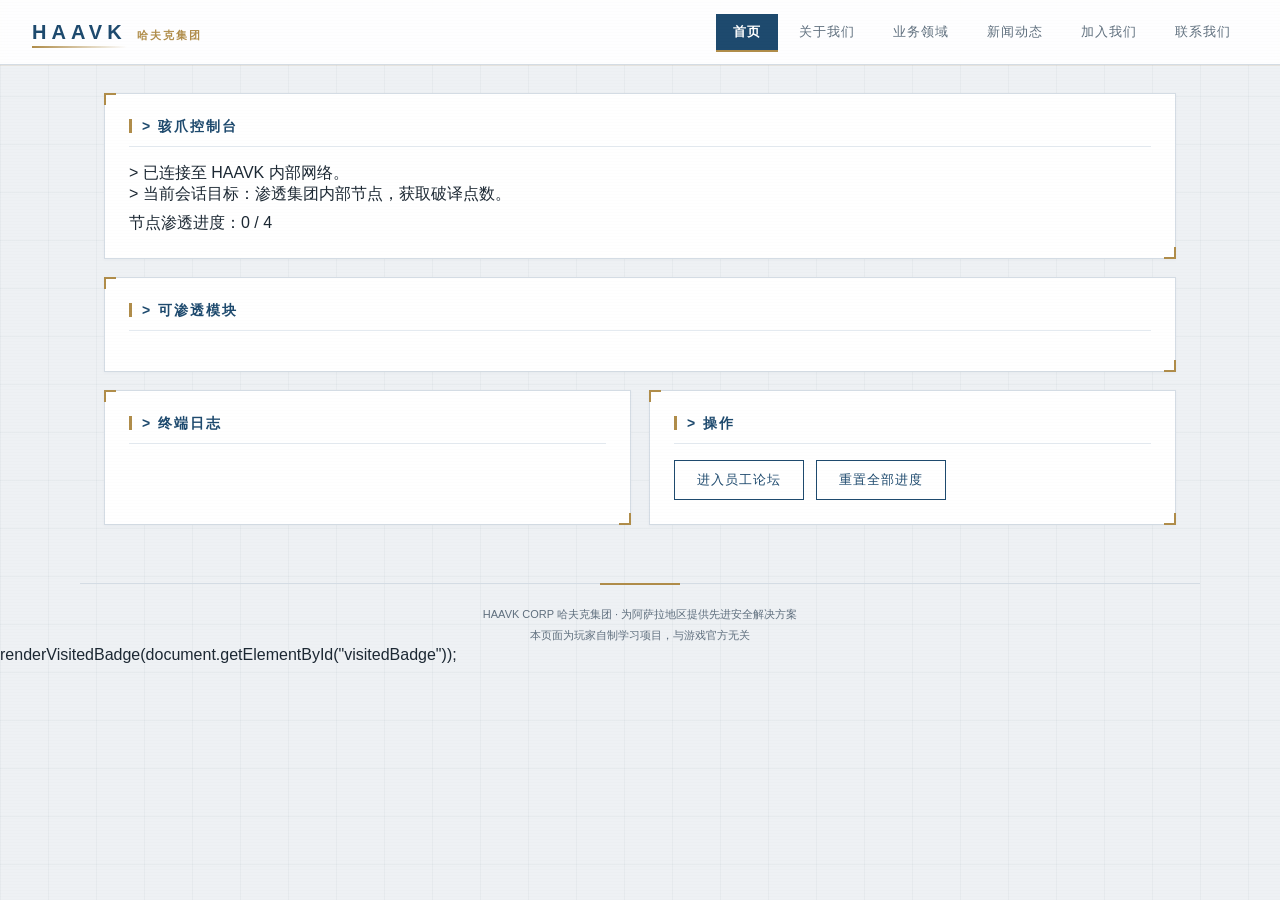
==== commit 14b6b190: "Update index.html" ====
--- a/index.html
+++ b/index.html
@@ -3,113 +3,113 @@
 <head>
 <meta charset="UTF-8">
 <meta name="viewport" content="width=device-width, initial-scale=1.0">
-<title>HAAVK // 天空属于哈夫克</title>
+<title>HAAVK CORP // 控制台</title>
 <link rel="stylesheet" href="css/style.css">
 </head>
 <body>
+<div class="container">
+  <div class="panel">
+    <h2>&gt; 骇爪控制台</h2>
+    <div class="log">
+      <div>> 已连接至 HAAVK 内部网络。</div>
+      <div>> 当前会话目标：渗透集团内部节点，获取破译点数。</div>
+    </div>
+    <div class="progress-bar"><div class="progress-fill" id="progressFill"></div></div>
+    <div class="log" id="progressLabel" style="margin-top:8px;">节点渗透进度：0 / 4</div>
+  </div>
 
-  <!-- 顶部导航 -->
-  <header class="topbar">
-    <div class="topbar-left">
-      <div class="back-btn">＜ 活动</div>
-      <div class="logo-area">
-        <div class="logo-icon"></div>
-        <span>HAAVK</span>
-      </div>
-      <nav class="nav-links">
-        <a href="#" class="active">关于我们</a>
-        <a href="#">员工论坛</a>
-        <a href="#">解决方案</a>
-        <a href="#">寻人启事</a>
-      </nav>
+  <div class="panel">
+    <h2>&gt; 可渗透模块</h2>
+    <div class="grid-2" id="moduleGrid"></div>
+  </div>
+
+  <div class="grid-2">
+    <div class="panel">
+      <h2>&gt; 终端日志</h2>
+      <div class="terminal" id="terminal"></div>
     </div>
-    <div class="topbar-right">
-      <div class="point-icon"></div>
-      <span>注意力点数 | 2314</span>
-    </div>
-  </header>
-
-  <!-- 主视觉区 -->
-  <main class="main-content">
-    <div class="hero-left">
-      <h1 class="hero-title">效率，铸就未来</h1>
-      <p class="hero-subtitle">让每一项资源归于效率，让每一个变量服从未来。</p>
-      <div class="indicator-dots">
-        <span class="active"></span>
-        <span></span>
-        <span></span>
+    <div class="panel">
+      <h2>&gt; 操作</h2>
+      <div class="log" id="hintBox"></div>
+      <div class="btn-row" style="margin-top:16px;">
+        <button class="btn" id="toForumBtn">进入员工论坛</button>
+        <button class="btn warn" id="resetBtn">重置全部进度</button>
       </div>
     </div>
+  </div>
+</div>
 
-    <div class="hero-right">
-      <!-- 建议把截图里的哈德森扣下来替换这里的 src -->
-      <img src="https://images.unsplash.com/photo-1506794778202-cad84cf45f1d?q=80&w=800&auto=format&fit=crop" alt="哈德森" class="hero-image" style="filter: grayscale(100%) contrast(1.2);">
-    </div>
+<script src="js/shared.js"></script>
+<script>
+  injectTopbar("index");
 
-    <!-- 底部卡片区 -->
-    <div class="bottom-section">
-      
-      <!-- 左栏：优秀员工 -->
-      <div class="employees-section">
-        <div class="section-title">优秀员工</div>
-        <div class="emp-cards">
-          <!-- 蓝底特殊卡片（莉娜） -->
-          <div class="emp-card-blue">
-            <img src="https://images.unsplash.com/photo-1531746020798-e6953c6e8e04?q=80&w=300&auto=format&fit=crop" alt="莉娜">
-            <div class="emp-info">
-              <div class="emp-name">莉娜</div>
-              <div class="emp-desc">急救医疗专家<br>为高净值客户提供...</div>
-            </div>
-          </div>
+  const p = loadProgress();
+  const terminal = document.getElementById("terminal");
+  const fill = document.getElementById("progressFill");
+  const label = document.getElementById("progressLabel");
+  const grid = document.getElementById("moduleGrid");
+  const hintBox = document.getElementById("hintBox");
 
-          <!-- 白底卡片（克莱尔） -->
-          <div class="emp-card-img">
-            <img src="https://images.unsplash.com/photo-1534528741775-53994a69daeb?q=80&w=300&auto=format&fit=crop" alt="克莱尔">
-            <div class="emp-info">
-              <div class="emp-name">克莱尔</div>
-              <div class="emp-desc">无线电专家</div>
-            </div>
-          </div>
-        </div>
-      </div>
+  function render() {
+    const cur = loadProgress();
+    // 进度
+    const pct = (cur.hacked.length / NODES.length) * 100;
+    fill.style.width = pct + "%";
+    label.textContent = `节点渗透进度：${cur.hacked.length} / ${NODES.length}`;
 
-      <!-- 右栏：员工之声（纯文字卡片） -->
-      <div class="voices-section">
-        <div class="section-title">员工之声</div>
-        <div class="voices-grid">
-          <div class="voice-card">
-            <div class="voice-header">
-              <div class="voice-name">磐石</div>
-              <div class="voice-role">工程部门</div>
-            </div>
-            <div class="voice-quote">不问工资多少<br>只看奉献大小</div>
-          </div>
-          <div class="voice-card">
-            <div class="voice-header">
-              <div class="voice-name">夜枭</div>
-              <div class="voice-role">情报部门</div>
-            </div>
-            <div class="voice-quote">理解的要执行<br>不理解的也要执行</div>
-          </div>
-          <div class="voice-card">
-            <div class="voice-header">
-              <div class="voice-name">雷霆</div>
-              <div class="voice-role">安保部门</div>
-            </div>
-            <div class="voice-quote">你们被包围了<br>你拿什么跟我斗</div>
-          </div>
-          <div class="voice-card">
-            <div class="voice-header">
-              <div class="voice-name">道长</div>
-              <div class="voice-role">后勤部门</div>
-            </div>
-            <div class="voice-quote">敬畏未知的力量<br>守护大家的平静</div>
-          </div>
-        </div>
-      </div>
+    // 模块卡片
+    grid.innerHTML = "";
+    NODES.forEach(node => {
+      const hacked = isHacked(cur, node.id);
+      const card = document.createElement("div");
+      card.className = "card" + (hacked ? "" : " locked");
+      card.innerHTML = `
+        <h3>${node.name} ${hacked ? '<span class="tag ok">已渗透</span>' : '<span class="tag">未渗透</span>'}</h3>
+        <p>${hacked ? "该节点已被接管，可随时访问。" : "尚未完成渗透，进入该模块继续操作。"}</p>
+      `;
+      card.style.cursor = "pointer";
+      card.addEventListener("click", () => {
+        location.href = node.page;
+      });
+      grid.appendChild(card);
+    });
 
-    </div>
-  </main>
+    // 终端日志
+    terminal.innerHTML = "";
+    addLog(terminal, "> HAAVK 内部网络接入终端 v2.0", "ok");
+    addLog(terminal, "> 破译点数：" + cur.decodePoints, "");
+    cur.hacked.forEach(id => {
+      const node = NODES.find(n => n.id === id);
+      if (node) addLog(terminal, `[OK] ${node.name} 节点已接管。`, "ok");
+    });
+    if (cur.priceChanged) addLog(terminal, "[WARN] 解决方案价格已被篡改。", "warn");
+    if (cur.clues.length > 0) addLog(terminal, `[OK] 已提交 ${cur.clues.length} 条寻人线索。`, "ok");
+
+    // 提示
+    if (cur.hacked.length === 0) {
+      hintBox.innerHTML = '<span class="warn">提示：先进入员工论坛回复帖子获取破译点。</span>';
+    } else if (cur.hacked.length === 1 && !isHacked(cur, "about")) {
+      hintBox.innerHTML = '提示：前往“关于我们”执行主站骇入。';
+    } else if (isHacked(cur, "about") && cur.clues.length < 2) {
+      hintBox.innerHTML = '提示：前往“寻人启事”提交线索。';
+    } else if (cur.clues.length >= 2 && !cur.priceChanged) {
+      hintBox.innerHTML = '提示：前往“解决方案”篡改商品价格。';
+    } else if (cur.priceChanged) {
+      hintBox.innerHTML = '<span class="ok">全部渗透完成。你已完全控制 HAAVK 内部网络。</span>';
+    } else {
+      hintBox.textContent = '继续推进渗透。';
+    }
+  }
+
+  document.getElementById("toForumBtn").onclick = () => {
+    location.href = "pages/forum.html";
+  };
+  document.getElementById("resetBtn").onclick = () => {
+    if (confirm("确定要重置全部进度吗？")) resetProgress();
+  };
+
+  render();
+</script>
 </body>
 </html>
   renderVisitedBadge(document.getElementById("visitedBadge"));
--- a/css/style.css
+++ b/css/style.css
@@ -1,116 +1,234 @@
 :root {
-  --bg: #f3f4f6;
-  --bg-darker: #e5e7eb;
-  --text-main: #111827;
-  --text-sub: #6b7280;
-  --haavk-blue: #3b82f6;
-  --dark-panel: #1f2937;
+  --bg: #eef1f4;
+  --bg-grid: rgba(30, 60, 90, 0.04);
+  --panel: #ffffff;
+  --panel-2: #f7f9fb;
+  --line: #d4dce4;
+  --line-2: #e4eaf0;
+  --accent: #1e4a6e;
+  --accent-2: #2a6a96;
+  --accent-soft: rgba(30, 74, 110, 0.08);
   --gold: #b08d4a;
+  --gold-soft: rgba(176, 141, 74, 0.12);
+  --text: #1c2833;
+  --dim: #5f6f7e;
+  --warn: #b8791f;
+  --red: #b03a3a;
 }
 * { box-sizing: border-box; margin: 0; padding: 0; }
 body {
   background: var(--bg);
-  color: var(--text-main);
-  font-family: "PingFang SC", "Microsoft YaHei", sans-serif;
-  height: 100vh; overflow: hidden;
-}
-
+  color: var(--text);
+  font-family: "Segoe UI", "PingFang SC", "Microsoft YaHei", sans-serif;
+  min-height: 100vh;
+  padding-bottom: 60px;
+  background-image:
+    linear-gradient(var(--bg-grid) 1px, transparent 1px),
+    linear-gradient(90deg, var(--bg-grid) 1px, transparent 1px);
+  background-size: 48px 48px;
+}
+.scanlines {
+  position: fixed; inset: 0; pointer-events: none; z-index: 99;
+  background: repeating-linear-gradient(0deg, rgba(0,0,0,.015) 0 1px, transparent 1px 3px);
+  opacity: .6;
+}
 .topbar {
-  height: 64px; display: flex; justify-content: space-between; align-items: center;
-  padding: 0 32px; background: #fff; border-bottom: 1px solid #e5e7eb;
-}
-.topbar-left { display: flex; align-items: center; gap: 16px; }
-.back-btn { color: var(--text-main); cursor: pointer; font-size: 18px; font-weight: bold; }
-.logo-area { display: flex; align-items: center; gap: 8px; font-weight: 900; letter-spacing: 1px; }
-.logo-area .logo-icon { width: 24px; height: 24px; background: var(--haavk-blue); clip-path: polygon(0 20%, 40% 20%, 50% 0, 60% 20%, 100% 20%, 100% 80%, 60% 80%, 50% 100%, 40% 80%, 0 80%); }
-
-.nav-links { display: flex; gap: 40px; margin-left: 40px; }
-.nav-links a {
-  text-decoration: none; color: var(--text-main); font-size: 15px; font-weight: 600;
-  padding-bottom: 4px; border-bottom: 2px solid transparent; transition: .2s;
-}
-.nav-links a:hover, .nav-links a.active { color: var(--haavk-blue); border-bottom-color: var(--haavk-blue); }
-
-.topbar-right { display: flex; align-items: center; gap: 8px; font-weight: bold; font-size: 14px; color: #4b5563; }
-.point-icon { width: 16px; height: 16px; border: 2px solid #4b5563; border-radius: 2px; }
-
-.main-content { height: calc(100vh - 64px); position: relative; display: flex; }
-
-.hero-left {
-  width: 50%; padding: 80px 0 0 64px; z-index: 10;
-}
-.hero-title { font-size: 56px; font-weight: 900; letter-spacing: 2px; margin-bottom: 16px; position: relative; display: inline-block; color: #000; }
-.hero-title::after {
-  content: ""; position: absolute; right: -140px; top: 10px; width: 160px; height: 60px;
-  border-bottom: 2px solid var(--haavk-blue); border-radius: 50%; transform: rotate(-10deg); opacity: 0.7;
-}
-.hero-subtitle { font-size: 15px; color: var(--text-sub); margin-bottom: 24px; }
-.indicator-dots { display: flex; gap: 8px; }
-.indicator-dots span { width: 12px; height: 12px; border: 1px solid #9ca3af; cursor: pointer; }
-.indicator-dots span.active { background: var(--haavk-blue); border-color: var(--haavk-blue); }
-
-/* 右侧人物大图 */
-.hero-right {
-  position: absolute; right: 0; bottom: 0; width: 55%; height: 88%;
-  z-index: 5; display: flex; justify-content: flex-end;
-}
-.hero-image {
-  height: 100%; object-fit: cover; object-position: bottom right;
-  mask-image: linear-gradient(to left, black 75%, transparent 100%);
-  -webkit-mask-image: linear-gradient(to left, black 75%, transparent 100%);
-}
-
-/* 底部卡片区 */
-.bottom-section {
-  position: absolute; bottom: 0; left: 0; width: 100%; display: flex; z-index: 20;
-}
-
-/* 左下：优秀员工 */
-.employees-section {
-  flex: 1; /* 占据左边空间 */
-  padding: 24px 32px;
-  display: flex; flex-direction: column;
-}
-.section-title { font-size: 16px; font-weight: bold; margin-bottom: 16px; display: flex; align-items: center; gap: 8px; color: #374151; }
-.section-title::before { content: ""; width: 4px; height: 16px; background: var(--haavk-blue); }
-
-.emp-cards { display: flex; gap: 12px; align-items: flex-end; }
-/* 左侧三张有图的卡片 */
-.emp-card-img {
-  width: 150px; height: 200px; background: #fff; position: relative; overflow: hidden;
-  box-shadow: 0 4px 12px rgba(0,0,0,0.1); cursor: pointer; transition: transform .2s;
-}
-.emp-card-img:hover { transform: translateY(-5px); }
-.emp-card-img img { width: 100%; height: 100%; object-fit: cover; }
-.emp-info {
-  position: absolute; bottom: 0; left: 0; width: 100%; padding: 12px;
-  background: linear-gradient(to top, rgba(0,0,0,0.9), transparent); color: #fff;
-}
-.emp-name { font-size: 15px; font-weight: bold; margin-bottom: 2px; }
-.emp-desc { font-size: 10px; color: #d1d5db; }
-
-/* 截图里最左下方的特殊蓝底卡片（莉娜） */
-.emp-card-blue {
-  width: 150px; height: 200px; background: #3b82f6; position: relative; overflow: hidden;
-  box-shadow: 0 4px 12px rgba(0,0,0,0.1); cursor: pointer; transition: transform .2s;
-}
-.emp-card-blue:hover { transform: translateY(-5px); }
-.emp-card-blue img { width: 100%; height: 100%; object-fit: cover; object-position: top; }
-.emp-card-blue .emp-info { background: linear-gradient(to top, rgba(59,130,246,1), transparent); }
-
-
-/* 右下：员工之声 */
-.voices-section {
-  width: 50%; background: #1f2937; padding: 24px 32px; color: #d1d5db;
-}
-.voices-section .section-title { color: #fff; }
-.voices-grid { display: flex; gap: 8px; height: 200px; }
-.voice-card {
-  flex: 1; background: #374151; padding: 16px 12px; display: flex; flex-direction: column; justify-content: space-between;
-  border-top: 2px solid transparent; transition: .2s;
-}
-.voice-card:hover { border-top-color: var(--haavk-blue); background: #4b5563; }
-.voice-header { margin-bottom: 24px; }
-.voice-name { font-size: 16px; font-weight: bold; color: #fff; margin-bottom: 4px; }
-.voice-role { font-size: 11px; color: #9ca3af; }
-.voice-quote { font-size: 13px; line-height: 1.6; color: #e5e7eb; font-weight: 500; }
+  position: sticky; top: 0; z-index: 50;
+  background: rgba(255,255,255,.92);
+  backdrop-filter: blur(8px);
+  border-bottom: 1px solid var(--line);
+  box-shadow: 0 1px 0 var(--gold-soft);
+  padding: 14px 32px;
+  display: flex; justify-content: space-between; align-items: center;
+  gap: 20px; flex-wrap: wrap;
+}
+.brand { display: flex; align-items: baseline; gap: 10px; }
+.brand .logo {
+  font-size: 20px; letter-spacing: 5px; color: var(--accent);
+  font-weight: 700; position: relative;
+}
+.brand .logo::after {
+  content: ""; position: absolute; left: 0; bottom: -4px;
+  width: 100%; height: 2px;
+  background: linear-gradient(90deg, var(--gold), transparent);
+}
+.brand .slogan {
+  font-size: 11px; color: var(--gold);
+  letter-spacing: 2px; font-weight: 600;
+}
+nav.nav { display: flex; gap: 4px; flex-wrap: wrap; }
+nav.nav a {
+  color: var(--dim); text-decoration: none; font-size: 13px;
+  padding: 8px 16px; border: 1px solid transparent;
+  transition: .2s; letter-spacing: 1px; position: relative;
+}
+nav.nav a:hover {
+  color: var(--accent); border-color: var(--line);
+  background: var(--panel-2);
+}
+nav.nav a.active {
+  color: #fff; background: var(--accent);
+  border-color: var(--accent); font-weight: 600;
+  box-shadow: 0 2px 0 var(--gold);
+}
+.container { max-width: 1120px; margin: 28px auto; padding: 0 24px; }
+.panel {
+  border: 1px solid var(--line); background: var(--panel);
+  padding: 24px; margin-bottom: 18px; position: relative;
+  box-shadow: 0 1px 3px rgba(30,60,90,.04);
+}
+.panel::before {
+  content: ""; position: absolute; top: -1px; left: -1px;
+  width: 10px; height: 10px;
+  border-top: 2px solid var(--gold); border-left: 2px solid var(--gold);
+}
+.panel::after {
+  content: ""; position: absolute; bottom: -1px; right: -1px;
+  width: 10px; height: 10px;
+  border-bottom: 2px solid var(--gold); border-right: 2px solid var(--gold);
+}
+.panel h2 {
+  font-size: 14px; letter-spacing: 2px; color: var(--accent);
+  margin-bottom: 16px; border-bottom: 1px solid var(--line-2);
+  padding-bottom: 10px; font-weight: 600; position: relative;
+}
+.panel h2::before {
+  content: ""; display: inline-block;
+  width: 3px; height: 14px; background: var(--gold);
+  margin-right: 10px; vertical-align: -2px;
+}
+.panel h3 { font-size: 15px; color: var(--text); margin-bottom: 8px; }
+.panel p { font-size: 13px; line-height: 1.9; color: var(--dim); }
+.hero {
+  border: 1px solid var(--line); background: var(--panel);
+  padding: 56px 32px; margin-bottom: 18px; text-align: center;
+  position: relative; overflow: hidden;
+  box-shadow: 0 2px 8px rgba(30,60,90,.06);
+}
+.hero::before {
+  content: ""; position: absolute; inset: 0;
+  background:
+    radial-gradient(circle at 50% 0%, rgba(30,74,110,.06), transparent 60%),
+    linear-gradient(180deg, transparent 70%, var(--gold-soft));
+  pointer-events: none;
+}
+.hero::after {
+  content: ""; position: absolute; left: 50%; bottom: 0;
+  transform: translateX(-50%);
+  width: 120px; height: 3px;
+  background: linear-gradient(90deg, transparent, var(--gold), transparent);
+}
+.hero h1 {
+  font-size: 30px; letter-spacing: 6px; color: var(--accent);
+  margin-bottom: 14px; font-weight: 700; position: relative;
+}
+.hero p {
+  font-size: 14px; color: var(--dim);
+  max-width: 640px; margin: 0 auto; line-height: 1.9;
+  position: relative;
+}
+.btn {
+  padding: 10px 22px; background: var(--panel);
+  border: 1px solid var(--accent);
+  color: var(--accent); font-family: inherit; font-size: 13px;
+  letter-spacing: 1px; cursor: pointer; transition: .2s;
+  text-decoration: none; display: inline-block; font-weight: 500;
+}
+.btn:hover {
+  background: var(--accent-soft);
+  box-shadow: 0 2px 0 var(--gold);
+}
+.btn.primary {
+  background: var(--accent); color: #fff;
+  border-color: var(--accent); font-weight: 600;
+}
+.btn.primary:hover {
+  background: var(--accent-2);
+  box-shadow: 0 2px 0 var(--gold);
+}
+.btn:disabled {
+  opacity: .5; cursor: not-allowed;
+  box-shadow: none; background: var(--panel-2);
+  color: var(--dim); border-color: var(--line);
+}
+.btn-row { display: flex; gap: 12px; flex-wrap: wrap; }
+.grid-2 { display: grid; grid-template-columns: 1fr 1fr; gap: 18px; }
+.grid-3 { display: grid; grid-template-columns: repeat(3, 1fr); gap: 18px; }
+@media (max-width: 860px) { .grid-2, .grid-3 { grid-template-columns: 1fr; } }
+.card {
+  border: 1px solid var(--line); background: var(--panel-2);
+  padding: 20px; transition: .2s; position: relative;
+}
+.card:hover {
+  border-color: var(--accent-2);
+  background: var(--panel);
+  box-shadow: 0 3px 10px rgba(30,60,90,.08);
+  transform: translateY(-2px);
+}
+.card h3 { font-size: 15px; color: var(--accent); margin-bottom: 8px; }
+.card p { font-size: 12px; color: var(--dim); line-height: 1.8; }
+.card .num {
+  font-size: 28px; color: var(--accent); font-weight: 700;
+  margin-bottom: 6px; letter-spacing: 1px;
+}
+.card .num::after {
+  content: ""; display: block; width: 32px; height: 2px;
+  background: var(--gold); margin-top: 6px;
+}
+.tag {
+  display: inline-block; font-size: 10px; padding: 2px 8px;
+  border: 1px solid var(--line); color: var(--dim);
+  letter-spacing: 1px; margin-left: 8px; vertical-align: middle;
+  background: var(--panel);
+}
+.tag.ok {
+  border-color: var(--gold); color: var(--gold);
+  background: var(--gold-soft);
+}
+.news-item {
+  display: flex; gap: 16px; padding: 14px 0;
+  border-bottom: 1px solid var(--line-2); align-items: baseline;
+  transition: .2s;
+}
+.news-item:last-child { border-bottom: none; }
+.news-item:hover { background: var(--panel-2); padding-left: 8px; }
+.news-item .date {
+  font-size: 12px; color: var(--gold); min-width: 90px; font-weight: 600;
+}
+.news-item .title { font-size: 13px; color: var(--text); }
+.news-item .title:hover { color: var(--accent); }
+.footer {
+  max-width: 1120px; margin: 40px auto 0; padding: 20px 24px 0;
+  border-top: 1px solid var(--line);
+  font-size: 11px; color: var(--dim); text-align: center; line-height: 1.9;
+  position: relative;
+}
+.footer::before {
+  content: ""; position: absolute; top: -1px; left: 50%;
+  transform: translateX(-50%);
+  width: 80px; height: 2px; background: var(--gold);
+}
+.form-row { margin-bottom: 14px; }
+.form-row label {
+  display: block; font-size: 12px; color: var(--dim); margin-bottom: 6px;
+}
+.form-row input, .form-row textarea {
+  width: 100%; background: var(--panel);
+  border: 1px solid var(--line);
+  color: var(--text); padding: 10px 12px;
+  font-family: inherit; font-size: 13px;
+  outline: none; transition: .2s; resize: vertical;
+}
+.form-row input:focus, .form-row textarea:focus {
+  border-color: var(--accent-2);
+  box-shadow: 0 0 0 2px var(--accent-soft);
+}
+.toast {
+  position: fixed; bottom: 24px; right: 24px; z-index: 100;
+  background: var(--accent); border: 1px solid var(--gold);
+  color: #fff; padding: 12px 20px; font-size: 13px;
+  opacity: 0; transform: translateY(10px);
+  transition: .3s; pointer-events: none;
+  box-shadow: 0 4px 16px rgba(30,60,90,.25);
+}
+.toast.show { opacity: 1; transform: translateY(0); }.voice-quote { font-size: 13px; line-height: 1.6; color: #e5e7eb; font-weight: 500; }
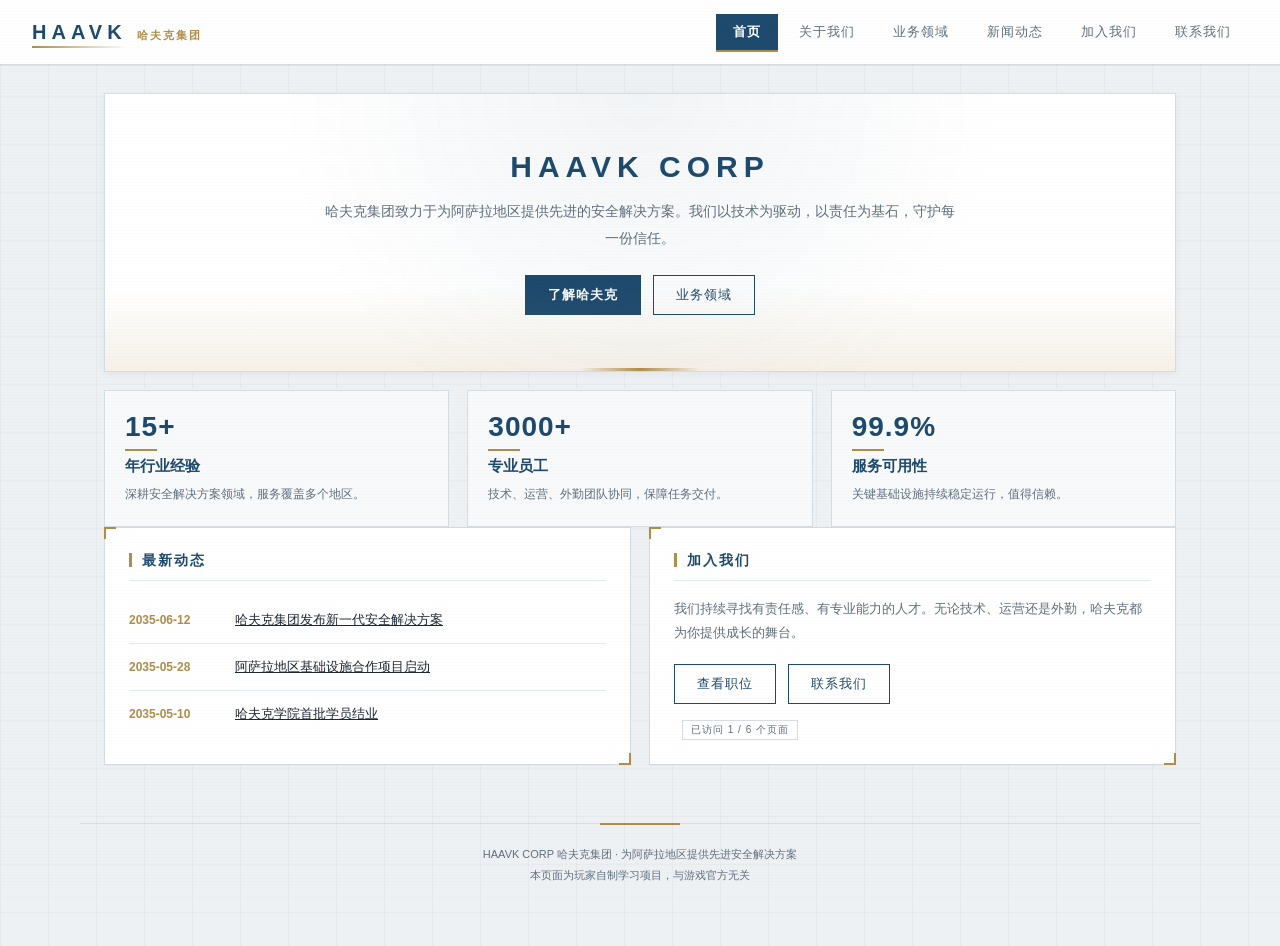
==== commit ec9461f0: "Update index.html" ====
--- a/index.html
+++ b/index.html
@@ -3,115 +3,61 @@
 <head>
 <meta charset="UTF-8">
 <meta name="viewport" content="width=device-width, initial-scale=1.0">
-<title>HAAVK CORP // 控制台</title>
+<title>HAAVK CORP // 哈夫克集团</title>
 <link rel="stylesheet" href="css/style.css">
 </head>
 <body>
 <div class="container">
-  <div class="panel">
-    <h2>&gt; 骇爪控制台</h2>
-    <div class="log">
-      <div>> 已连接至 HAAVK 内部网络。</div>
-      <div>> 当前会话目标：渗透集团内部节点，获取破译点数。</div>
+  <div class="hero">
+    <h1>HAAVK CORP</h1>
+    <p>哈夫克集团致力于为阿萨拉地区提供先进的安全解决方案。我们以技术为驱动，以责任为基石，守护每一份信任。</p>
+    <div class="btn-row" style="justify-content:center; margin-top:24px;">
+      <a class="btn primary" href="pages/about.html">了解哈夫克</a>
+      <a class="btn" href="pages/business.html">业务领域</a>
     </div>
-    <div class="progress-bar"><div class="progress-fill" id="progressFill"></div></div>
-    <div class="log" id="progressLabel" style="margin-top:8px;">节点渗透进度：0 / 4</div>
   </div>
 
-  <div class="panel">
-    <h2>&gt; 可渗透模块</h2>
-    <div class="grid-2" id="moduleGrid"></div>
+  <div class="grid-3">
+    <div class="card">
+      <div class="num">15+</div>
+      <h3>年行业经验</h3>
+      <p>深耕安全解决方案领域，服务覆盖多个地区。</p>
+    </div>
+    <div class="card">
+      <div class="num">3000+</div>
+      <h3>专业员工</h3>
+      <p>技术、运营、外勤团队协同，保障任务交付。</p>
+    </div>
+    <div class="card">
+      <div class="num">99.9%</div>
+      <h3>服务可用性</h3>
+      <p>关键基础设施持续稳定运行，值得信赖。</p>
+    </div>
   </div>
 
   <div class="grid-2">
     <div class="panel">
-      <h2>&gt; 终端日志</h2>
-      <div class="terminal" id="terminal"></div>
+      <h2>最新动态</h2>
+      <div class="news-item"><span class="date">2035-06-12</span><a class="title" href="pages/news.html">哈夫克集团发布新一代安全解决方案</a></div>
+      <div class="news-item"><span class="date">2035-05-28</span><a class="title" href="pages/news.html">阿萨拉地区基础设施合作项目启动</a></div>
+      <div class="news-item"><span class="date">2035-05-10</span><a class="title" href="pages/news.html">哈夫克学院首批学员结业</a></div>
     </div>
     <div class="panel">
-      <h2>&gt; 操作</h2>
-      <div class="log" id="hintBox"></div>
-      <div class="btn-row" style="margin-top:16px;">
-        <button class="btn" id="toForumBtn">进入员工论坛</button>
-        <button class="btn warn" id="resetBtn">重置全部进度</button>
+      <h2>加入我们</h2>
+      <p>我们持续寻找有责任感、有专业能力的人才。无论技术、运营还是外勤，哈夫克都为你提供成长的舞台。</p>
+      <div class="btn-row" style="margin-top:18px;">
+        <a class="btn" href="pages/careers.html">查看职位</a>
+        <a class="btn" href="pages/contact.html">联系我们</a>
       </div>
+      <div class="tag" id="visitedBadge" style="margin-top:16px;"></div>
     </div>
   </div>
 </div>
 
-<script src="js/shared.js"></script>
+<script src="js/shared.js?v=3"></script>
 <script>
   injectTopbar("index");
-
-  const p = loadProgress();
-  const terminal = document.getElementById("terminal");
-  const fill = document.getElementById("progressFill");
-  const label = document.getElementById("progressLabel");
-  const grid = document.getElementById("moduleGrid");
-  const hintBox = document.getElementById("hintBox");
-
-  function render() {
-    const cur = loadProgress();
-    // 进度
-    const pct = (cur.hacked.length / NODES.length) * 100;
-    fill.style.width = pct + "%";
-    label.textContent = `节点渗透进度：${cur.hacked.length} / ${NODES.length}`;
-
-    // 模块卡片
-    grid.innerHTML = "";
-    NODES.forEach(node => {
-      const hacked = isHacked(cur, node.id);
-      const card = document.createElement("div");
-      card.className = "card" + (hacked ? "" : " locked");
-      card.innerHTML = `
-        <h3>${node.name} ${hacked ? '<span class="tag ok">已渗透</span>' : '<span class="tag">未渗透</span>'}</h3>
-        <p>${hacked ? "该节点已被接管，可随时访问。" : "尚未完成渗透，进入该模块继续操作。"}</p>
-      `;
-      card.style.cursor = "pointer";
-      card.addEventListener("click", () => {
-        location.href = node.page;
-      });
-      grid.appendChild(card);
-    });
-
-    // 终端日志
-    terminal.innerHTML = "";
-    addLog(terminal, "> HAAVK 内部网络接入终端 v2.0", "ok");
-    addLog(terminal, "> 破译点数：" + cur.decodePoints, "");
-    cur.hacked.forEach(id => {
-      const node = NODES.find(n => n.id === id);
-      if (node) addLog(terminal, `[OK] ${node.name} 节点已接管。`, "ok");
-    });
-    if (cur.priceChanged) addLog(terminal, "[WARN] 解决方案价格已被篡改。", "warn");
-    if (cur.clues.length > 0) addLog(terminal, `[OK] 已提交 ${cur.clues.length} 条寻人线索。`, "ok");
-
-    // 提示
-    if (cur.hacked.length === 0) {
-      hintBox.innerHTML = '<span class="warn">提示：先进入员工论坛回复帖子获取破译点。</span>';
-    } else if (cur.hacked.length === 1 && !isHacked(cur, "about")) {
-      hintBox.innerHTML = '提示：前往“关于我们”执行主站骇入。';
-    } else if (isHacked(cur, "about") && cur.clues.length < 2) {
-      hintBox.innerHTML = '提示：前往“寻人启事”提交线索。';
-    } else if (cur.clues.length >= 2 && !cur.priceChanged) {
-      hintBox.innerHTML = '提示：前往“解决方案”篡改商品价格。';
-    } else if (cur.priceChanged) {
-      hintBox.innerHTML = '<span class="ok">全部渗透完成。你已完全控制 HAAVK 内部网络。</span>';
-    } else {
-      hintBox.textContent = '继续推进渗透。';
-    }
-  }
-
-  document.getElementById("toForumBtn").onclick = () => {
-    location.href = "pages/forum.html";
-  };
-  document.getElementById("resetBtn").onclick = () => {
-    if (confirm("确定要重置全部进度吗？")) resetProgress();
-  };
-
-  render();
-</script>
-</body>
-</html>
+  addVisited("index");
   renderVisitedBadge(document.getElementById("visitedBadge"));
 </script>
 </body>
